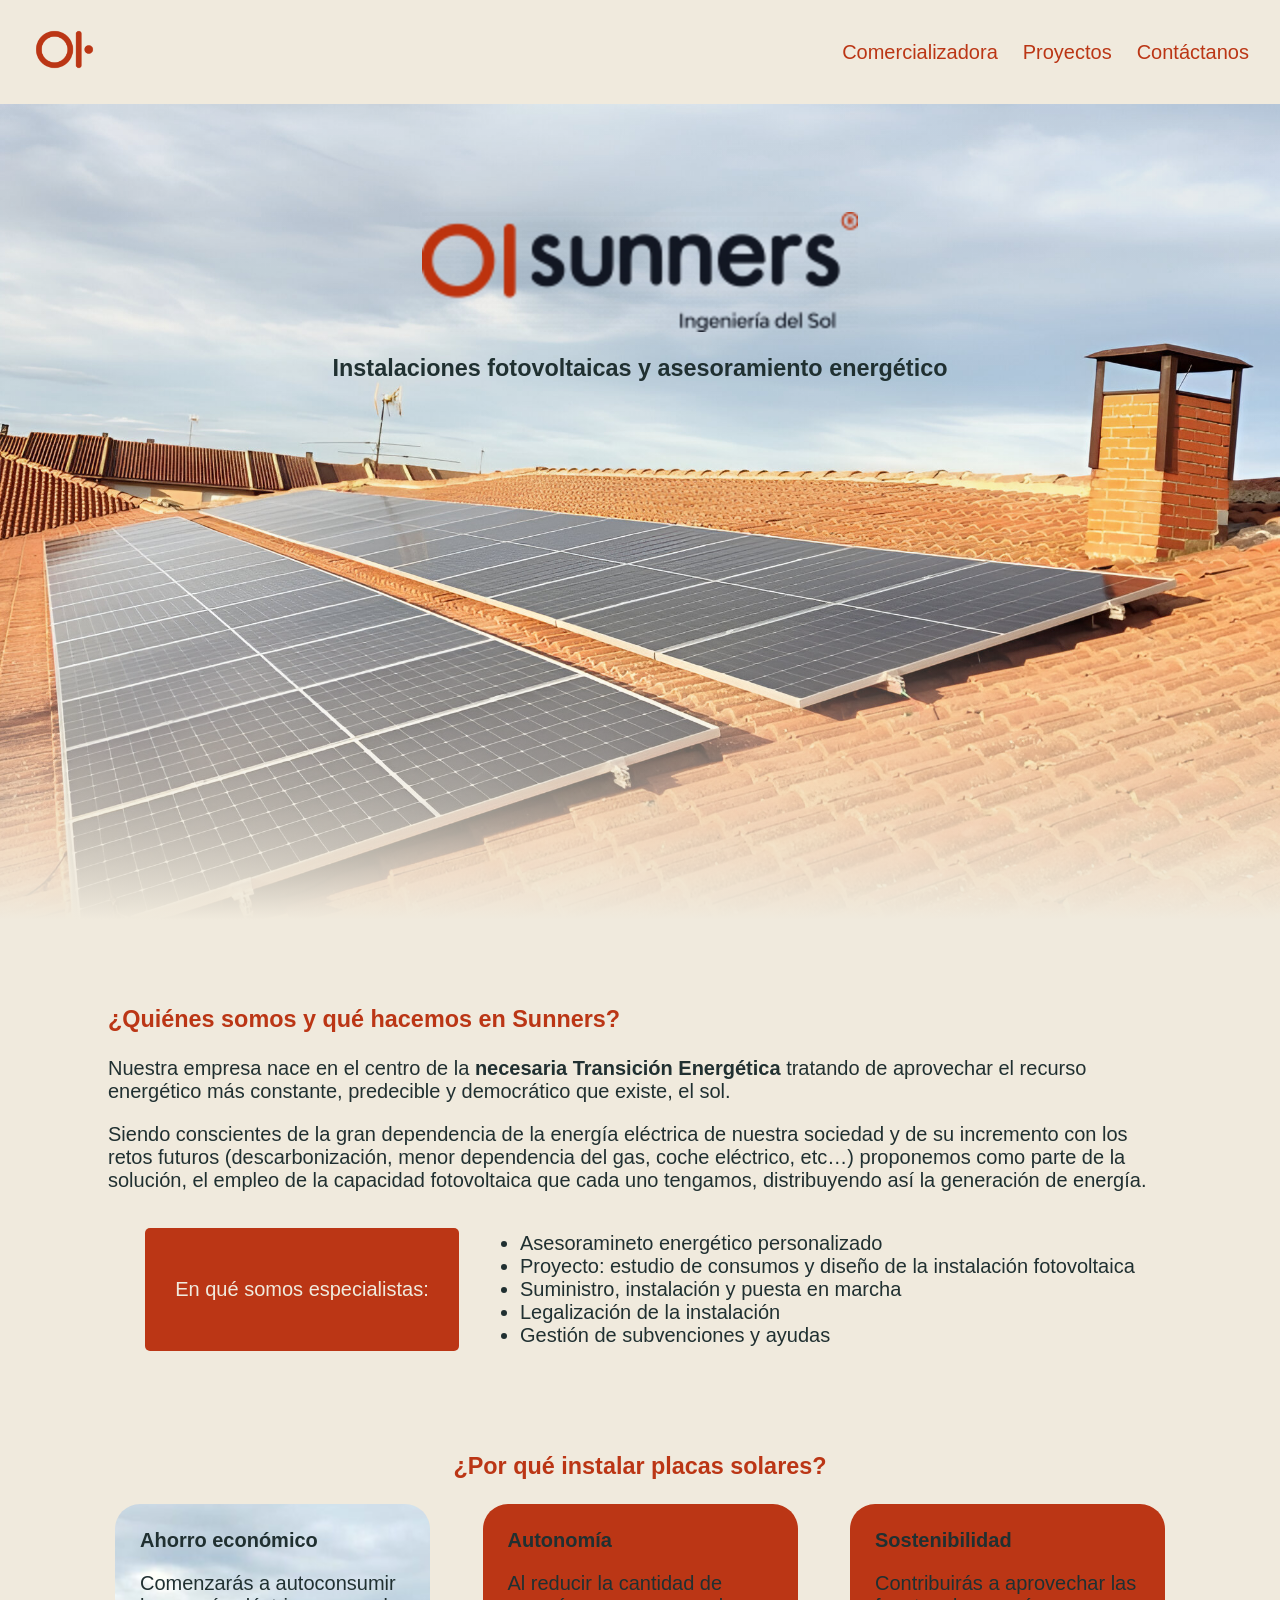
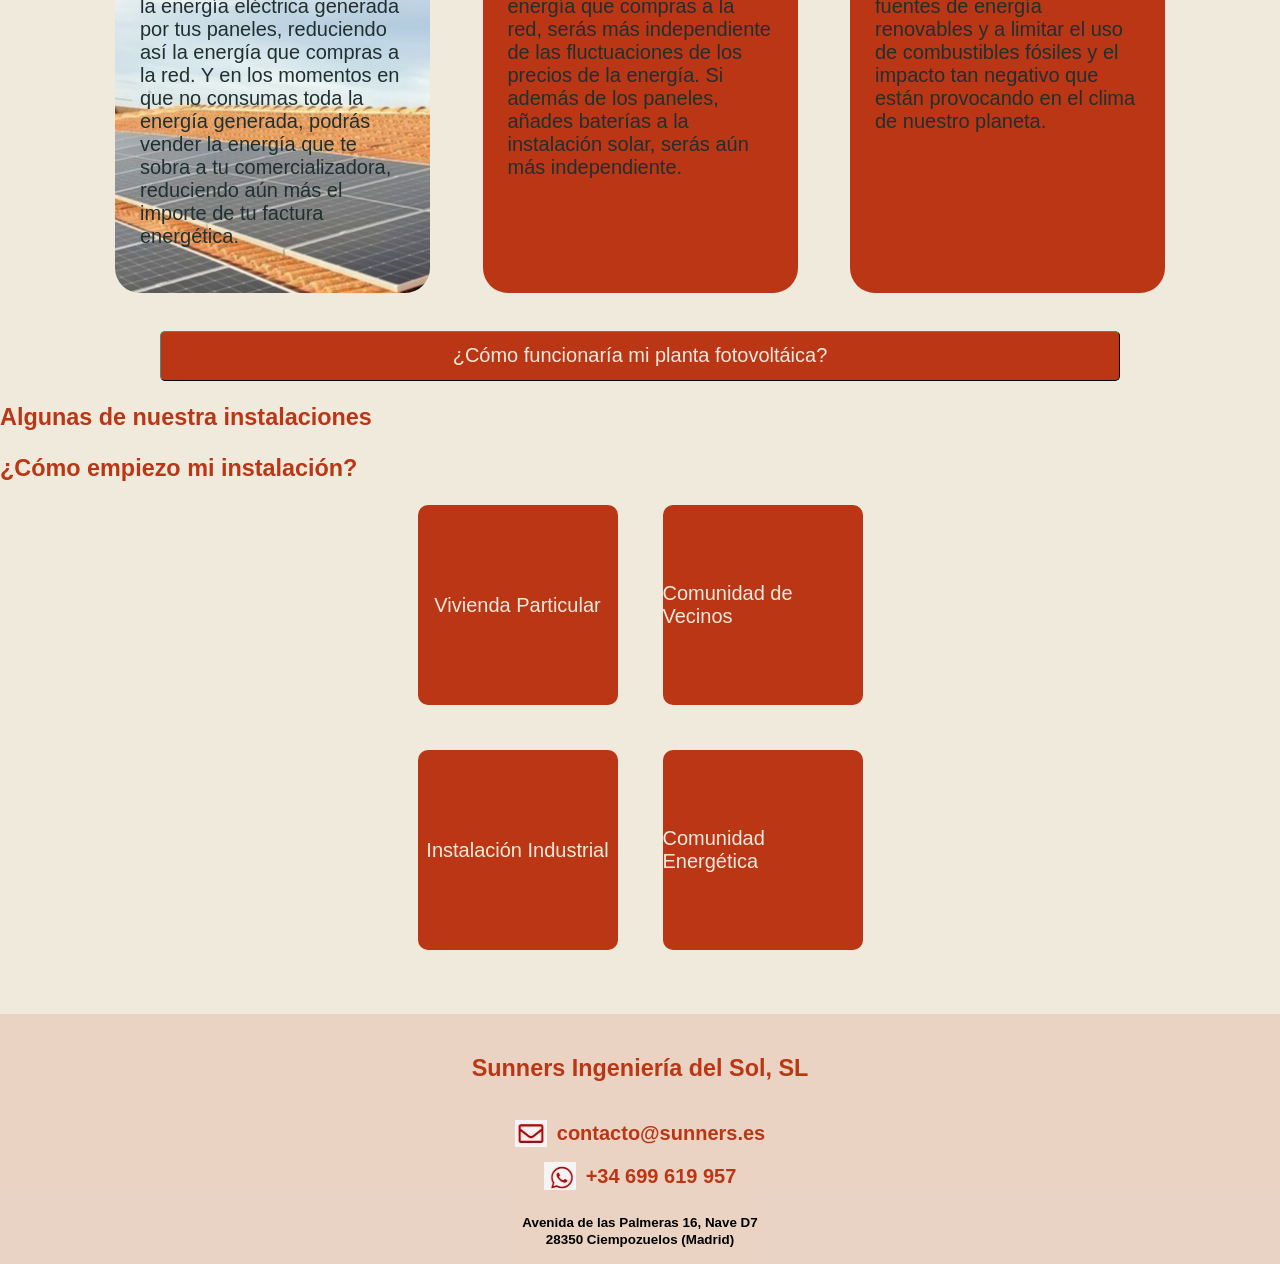
==== index.html @ 6ee3b40c "inicio" ====
<!DOCTYPE html>
<html lang="es">
    <head>
        <!--metadatos-->
        <meta charset="UTF-8">
        <meta name="viewport" content="width=device-width, initial-scale=1.0">
        <link rel="stylesheet" type="text/css" href="estilado.css">

        <title>Sunners - Instalaciones solares fotovoltaicas</title>
        <meta name="description" content="Estudio de consumos, diseño personalizado y ejecución llave en mano de instalaciones solares fotovoltaicas. Legalización y gestión de subvenciones.">
    </head>

    <body>
        <header>
            
            <section class="barra-nav">
                <!--Barra navegación-->
                <nav>
                    <label> <!--Se pone el label pues es una etiqueta con la que pude interaccionar el usuario-->
                        <img src="/multimedia/Sunners logo simple.png" href="/Sunners/index.html"> <!--imagen del logo de sunners-->
                    </label>
                    <div>
                        <a class="link-comercializadora" href="/Sunners/Comercializadora/index.html">Comercializadora</a>
                        <a href="#projects">Proyectos</a>
                        <a href="">Contáctanos</a>
                    </div>
                        
                    
                </nav>
            </section>
            <!--Portada-->
            <section class="portada"> 
                <div>
                <img src="/multimedia/Sunners logo portada.png">
                <h3>Instalaciones fotovoltaicas y asesoramiento energético</h3>
                </div>
            </section>
            
        </header>

        <main>
            <!--Quienes somos-->
            <section class="section1">
                <article>
                    <h3 class="title">¿Quiénes somos y qué hacemos en Sunners?</h3>
                    <p>Nuestra empresa nace en el centro de la <strong>necesaria Transición Energética</strong> tratando de aprovechar el recurso energético más constante, predecible y democrático que existe, <strong></strong>el sol.</p>
                    <p>Siendo conscientes de la gran dependencia de la energía eléctrica de nuestra sociedad y de su incremento con los retos futuros (descarbonización, menor dependencia del gas, coche eléctrico, etc…) proponemos como parte de la solución, el empleo de la capacidad fotovoltaica que cada uno tengamos, distribuyendo así la generación de energía.</p>
                </article>
                <article class="list">
                    <div class="list-title">
                        <p>En qué somos especialistas:</p>
                    </div>
                    <div>
                        <ul class="descripcion-lista">
                            <li>Asesoramineto energético personalizado</li> 
                            <li>Proyecto: estudio de consumos y diseño de la instalación fotovoltaica</li>    
                            <li>Suministro, instalación y puesta en marcha</li>    
                            <li>Legalización de la instalación</li>    
                            <li>Gestión de subvenciones y ayudas</li>        
                        </ul>
                    </div>
                </article>
            </section>

            <!--Porque instalar placas -->
            <section class="section2">
                <h3 class="title">¿Por qué instalar placas solares?</h3>
                <div>
                    <article class="container1">
                        <h4>Ahorro económico</h4>
                        <p>Comenzarás a autoconsumir la energía eléctrica generada por tus paneles, reduciendo así la energía que compras a la red. Y en los momentos en que no consumas toda la energía generada, podrás vender la energía que te sobra a tu comercializadora, reduciendo aún más el importe de tu factura energética.</p>
                    </article>

                    <article class="container2">
                        <h4>Autonomía</h4>
                        <p>Al reducir la cantidad de energía que compras a la red, serás más independiente de las fluctuaciones de los precios de la energía. Si además de los paneles, añades baterías a la instalación solar, serás aún más independiente.</p>
                    </article>

                    <article class="container3">
                        <h4>Sostenibilidad</h4>
                        <p>Contribuirás a aprovechar las fuentes de energía renovables y a limitar el uso de combustibles fósiles y el impacto tan negativo que están provocando en el clima de nuestro planeta.</p>
                    </article>
                </div>
            </section>

            <!--Funcionamieto de una planta -->
            <section class="funcionamiento-planta">
                <button class="boton-planta">¿Cómo funcionaría mi planta fotovoltáica?</button>
                <span>
                    <img src=""><!--foto de funcionamiento de la planta-->
                </span>
            </section>

            <!--Proyectos realizados-->
            <section class="section3" id="projects">
                <h3 class="title">Algunas de nuestra instalaciones</h3>
                <!--Estaría bien hacer un banco de imagens como el d marvel d midudev, like en youtube-->
            </section>

            <!--Explicación del funcionamiento de trabajo-->
            <section class="section4">
                <h3 class="title">¿Cómo empiezo mi instalación?</h3>
                <div class="instalaciones">
                    <div>
                        <div class="types">
                            <p>Vivienda Particular</p>
                        </div>
                        <div class="types">Instalación Industrial</div>
                   </div>
                   <div>
                    <div class="types">Comunidad de Vecinos</div>
                    <div class="types">Comunidad Energética</div>
                    </div>
                </div>
            </section>
        </main>

        <footer>
            <h3>Sunners Ingeniería del Sol, SL</h3>
            <div>
                <img alt="contacto-email" src="/multimedia/Icono-mail.jpg"><!--Arreglar el fondo de las imagenes de los iconos-->
                <h4>contacto@sunners.es</h4>
            </div>
            <div>
                <img alt="contacto-tlf" src="/multimedia/Icono-whatsapp.jpg">
                <h4>+34 699 619 957</h4>
            </div>
            <div class="direction" >
                <h6>Avenida de las Palmeras 16, Nave D7</h6>
                <h6>28350 Ciempozuelos (Madrid)</h6>
            </div>
        </footer>
    </body>
</html>
---- estilado.css ----
body{
    margin:0;
    font-family:'Gill Sans', 'Gill Sans MT', Calibri, 'Trebuchet MS', sans-serif;
    font-size: 20px;
    background-color: #F0EADD;
    color:#203031;
}
 
/*navegacion*/
.barra-nav nav{
    display: flex;
    justify-content:space-between;
    padding: 3vh;
    align-items: center;
    height: 50px;
    width: 100%;
    position: fixed;
    background-color: #F0EADD;

}

nav div{
    display: flex;
    justify-content: space-between;
    gap: 7%;
    padding-right: 12vh;
}

label img{
    width:75px;
    height: 75px;

}

label img:hover{
    transform: scale(1.1);
}

a{
    text-decoration: none;
    color: #bb3615;
    
}

a:hover{
    color: #203031;
    transform: scale(0.9);
}

/*Portada*/
/*Por hacer esto solo es una idea*/
.portada{
    width: 100%;
    height: 100vh;
    padding-top: 20px;
    background-image: linear-gradient(#00000015, #00000010, #0000, #F0EADD), url(/multimedia/paneles1.jpeg);
    background-repeat: no-repeat;
    background-position: center;
    background-size: cover;

    display: flex;
    justify-content: center;
}

.portada div{
    display: flex;
    flex-direction: column;
    align-items: center;
    padding-top: 15%;
}

/*Section-1*/
/*centrar el titulo h3*/
.section1{
    justify-content: center;
    padding: 12vh;
    padding-top: 7vh;
    padding-bottom: 7vh;
}

.title{
    color:#bb3615;
}

.list{
    display: flex;
    justify-content: center;
    align-items: center;
    gap: 2%;
}

.list .list-title{
    background-color: #bb3615;
    border-radius: 5px;
    color:#F0EADD;
}

.list-title p{
    padding: 30px;
    justify-content: center;
}

.descripcion-lista{
    list-style-image:url(/multimedia/Sunners\ logo\ simple\ small.png); /*Arreglar esto, poner los marcadores con el logo de sunners*/
}

/*Section-2*/
.section2{
    padding-top: 0;
    justify-content: center;
    display: flex;
    flex-direction: column;
    align-items: center;
}

.section2 div{
    display: flex;
    justify-content: space-around;
    gap:5%;
    max-width: 90%;

}

.section2 div article{
    background-color: #bb3615;
    border-radius: 25px;
    padding: 25px;
    width: 300px;
}

.container1{
    background-image: url(/multimedia/paneles1.jpg); /*Poner imagen para el fondo*/
    background-position: center;
}
.container2{
    background-image: url();/*Poner imagenes para el fondo*/
    background-position:center;
}
.container3{
    background-image: url();/*Poner imagenes para el fondo*/
    background-position:center;
}

/*Button*/
.funcionamiento-planta{
    display: flex;
    justify-content: center;
    padding-top: 3%;
}

.boton-planta{
    background-color: #bb3615;
    color: #F0EADD;
    border-radius: 5px;
    border-width: 1px;
    border-color: #203031;
    width:75%;
    height:50px;
    font-size: 20px;
    font-family: 'Gill Sans', 'Gill Sans MT', Calibri, 'Trebuchet MS', sans-serif;
    cursor: pointer;

}

.boton-planta:hover{
    transform: scale(0.95);
}
/*Section3*/

/*Section-4*/
.section4{
    padding-bottom: 5%;
}

.instalaciones{
    display: flex;
    flex-direction: row;
    align-items: center;
    justify-content: center;
    gap:5vh;
    
}

.instalaciones div{
    display: flex;
    flex-direction: column;
    align-items: center;
    justify-content: center;
    gap:5vh;
}

.types{
    width: 200px;
    height: 200px;
    background-color: #bb3615;
    color:#F0EADD;
    border-radius: 10px;
}

.types:hover{
    background: linear-gradient(#bb3615, #bb361595, #bb361590,#F0EADD);
}

/*Footer*/
footer{
    width: 100%;
    height: 250px;
    background-color:#bb361520;
    color:#bb3615;
    display:flex;
    flex-direction: column;
    align-items: center;
    justify-content: center;
    gap:15px;
}

footer div{
    display:flex;
    flex-direction: row;
    align-items: center;
    gap:10px;
}

div h4{
    padding:0;
    margin:0;
}

.direction{
    display: flex;
    flex-direction: column;
    justify-content: center;
    color:#000; 
    gap:2px;
    padding-top: 10px;
}
.direction h6{
    padding:0;
    margin: 0;
}




























/* Primer intento de CSS

body{
    font-family:"Hiruko Pro Book";
    background-color: #F0EADD;
    color: #2D2D2A;
    margin: 0;
}

/*BARRA DE NAVEGACIÓN

.barra-nav{
    box-sizing: border-box;
    width: 100%;
    height: 8vh;
    padding-bottom: 70px;
    border-bottom: 3px solid #2D2D2A; /*Siempre tamaño, tipo, color
    position: fixed;
    background-color: #F0EADD;
    z-index: 10;
}

nav{
    display:flex;
    
}

nav div {
    box-sizing: border-box;
    display: flex;
    flex-direction: row;
    align-items: center;
    justify-content: right;
    gap: 1.7vw;
    padding-right: 4vw;
    border-top: 0;
    padding-top: 0;
    
    flex-grow: 1; /*Para que rellene el resto del flex teniendo en cuenta las medidas de la otra caja

}

a{
    text-decoration: none; /*Esto hace que se quiete los efectos que hereda predeterminados como el subrayado
    color: #BB3615;

}

nav label{
    box-sizing: border-box;
    display: flex;
    justify-content: left;
    width: 218px;
    height: 60px;
    cursor:pointer; /*Se pone la mano para luego configurar el volver al inicio

}

/*PORTADA 

.portada{
    padding-top: 10vh;
    width: 100%;
    height: 100vh;
    background-image: linear-gradient(#00000015, #00000010, #0000, #F0EADD), url(/multimedia/paneles1.jpg);
    background-repeat: no-repeat;
    background-size:cover;
    background-position: center;
    background-attachment: cover;

}

.portada div{
    position: absolute;
    top: 50%;
    left: 50%;
    transform: translate(-50%, -50%);
    
}

.portada h1{
    color: #BB3615;
    font-size: 400%;
    padding: 0;
    margin: 0;

}


/*SECCIÓN 2
.section2{
    background-color: #BB3615;
    color: #F0EADD;
    border-radius: 10px;
}
*/
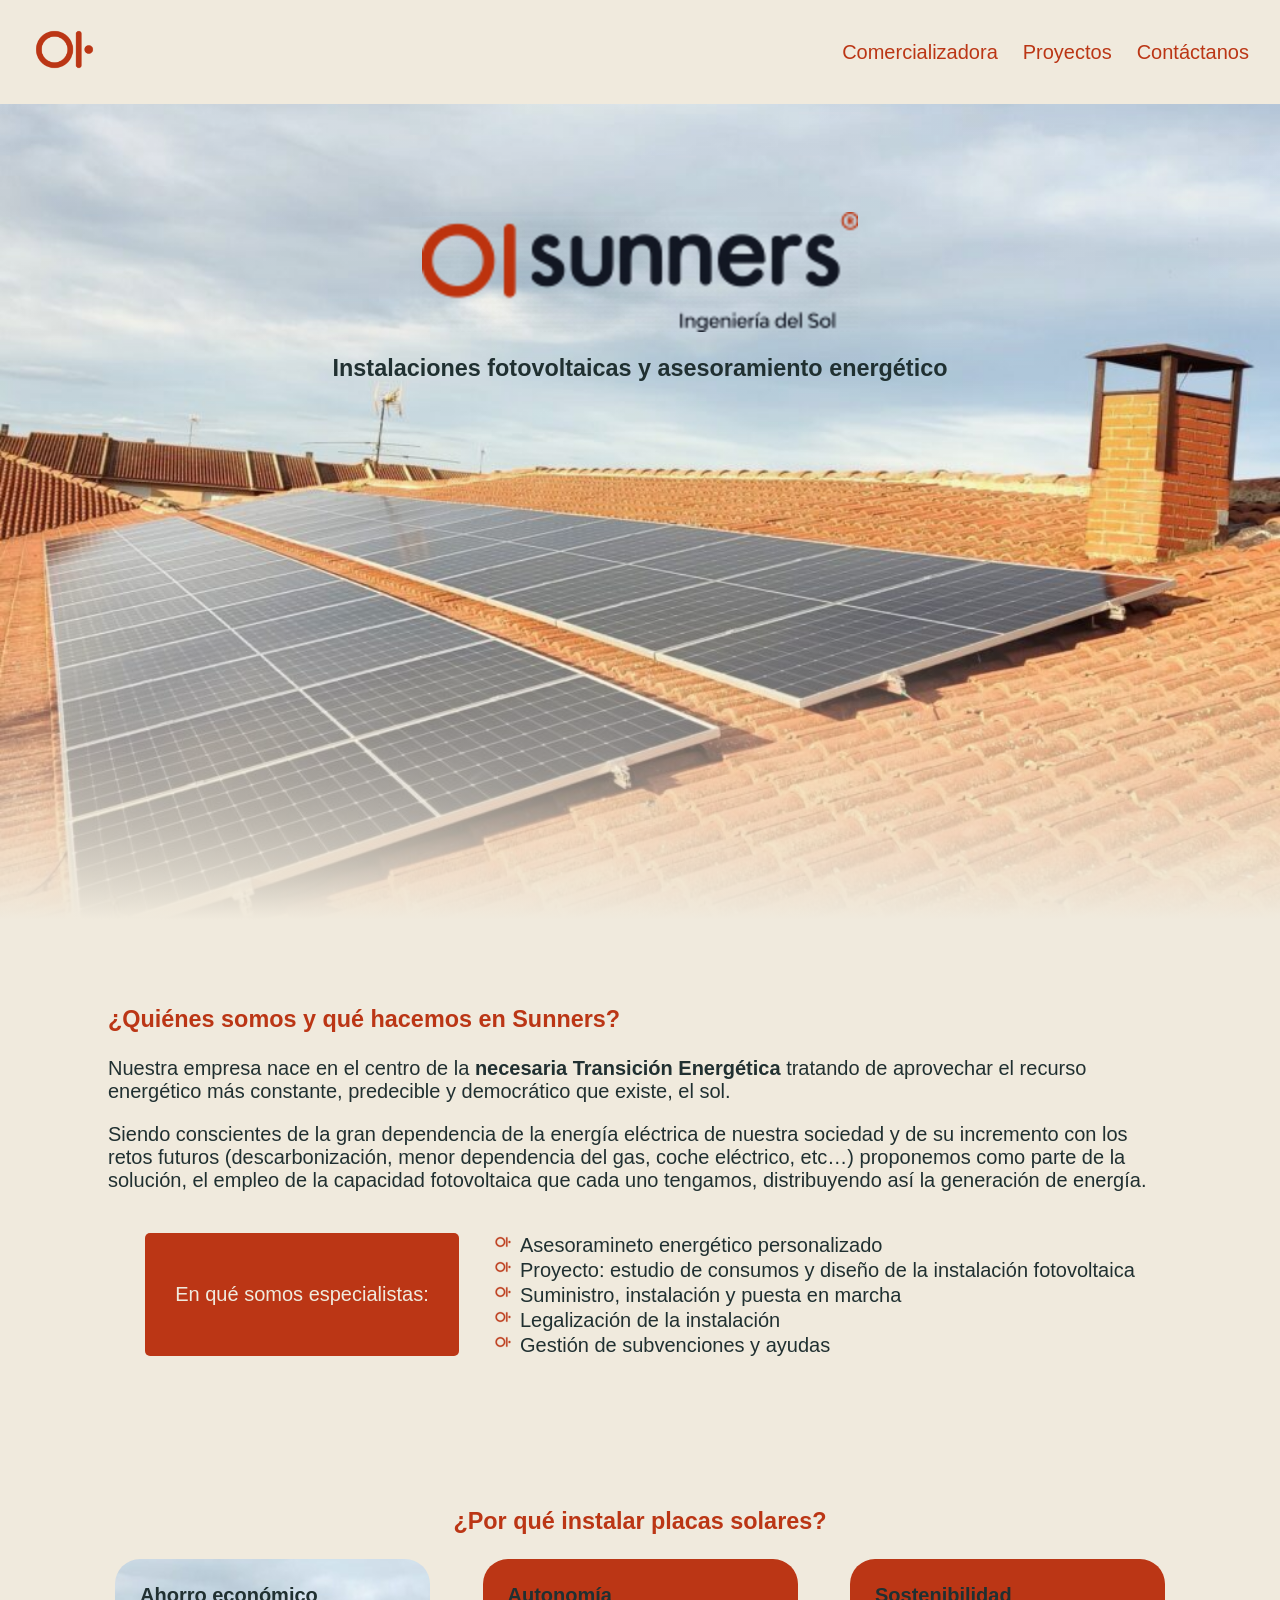
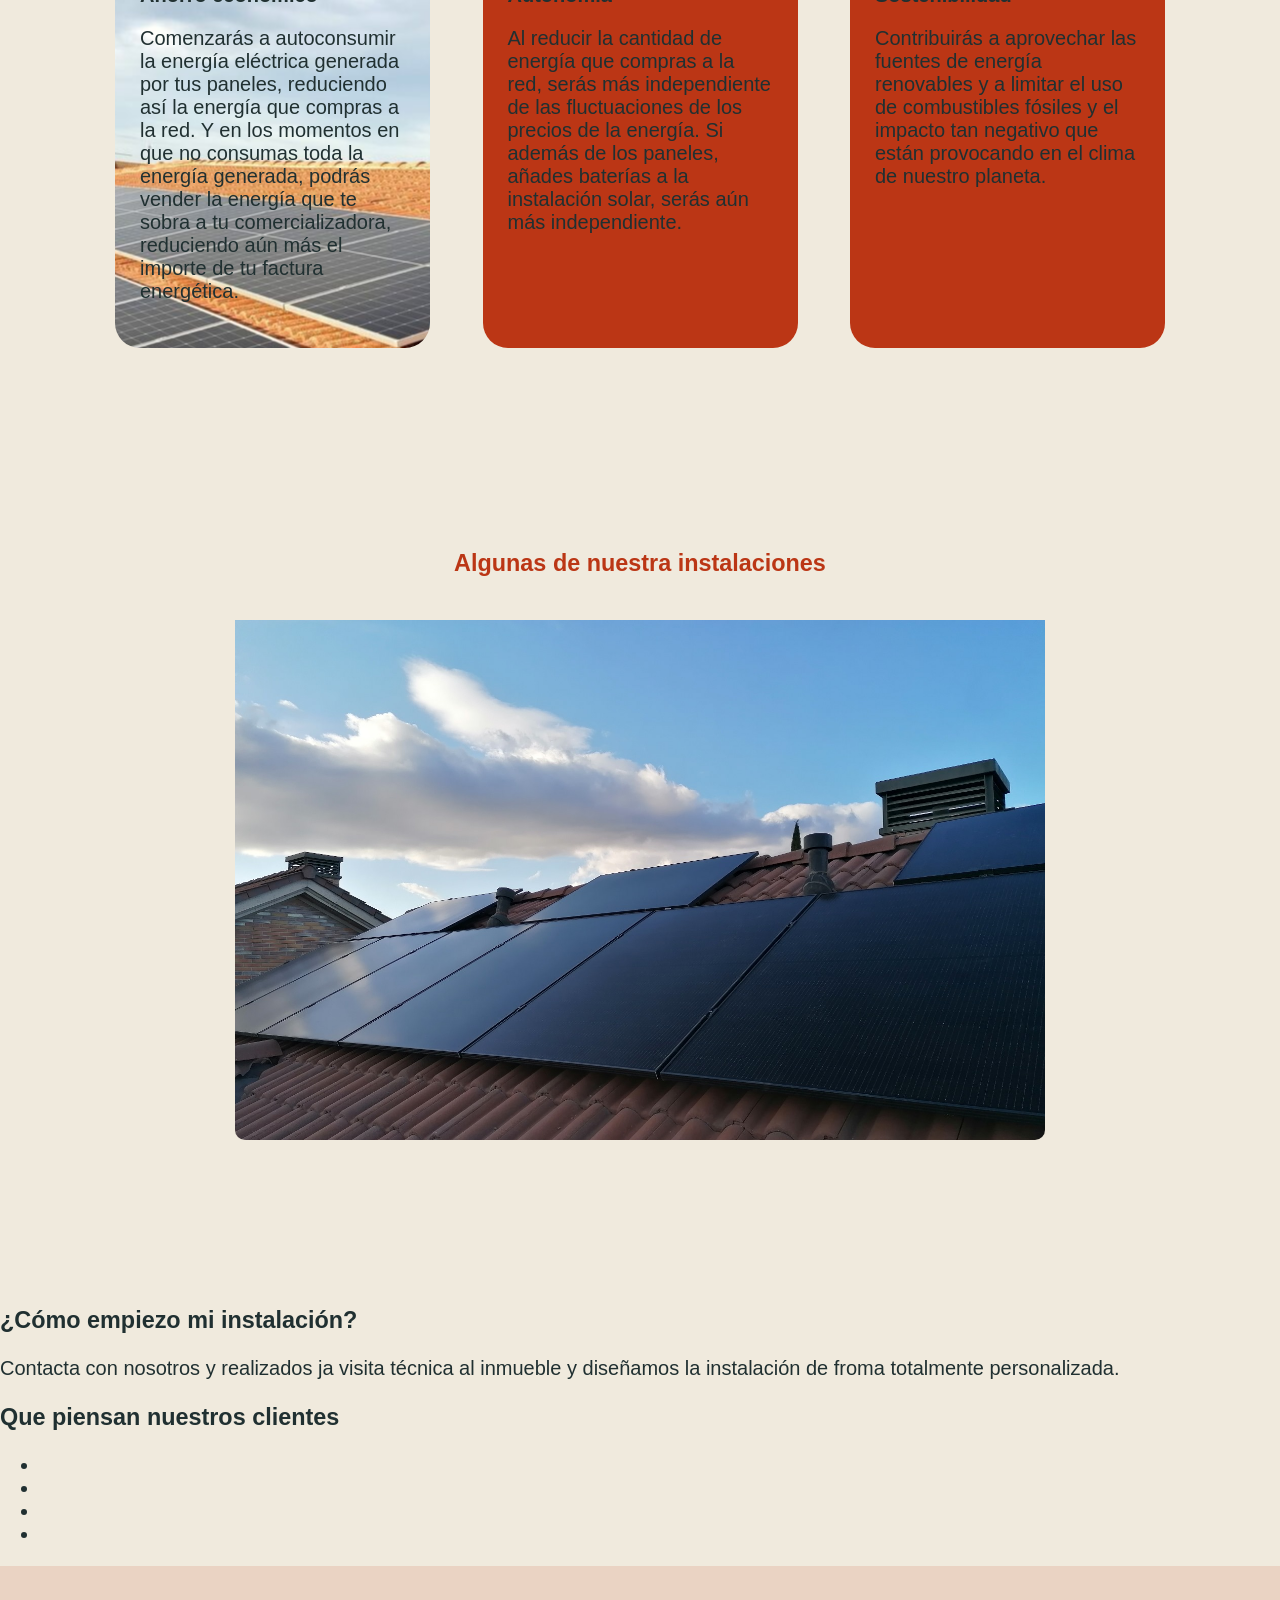
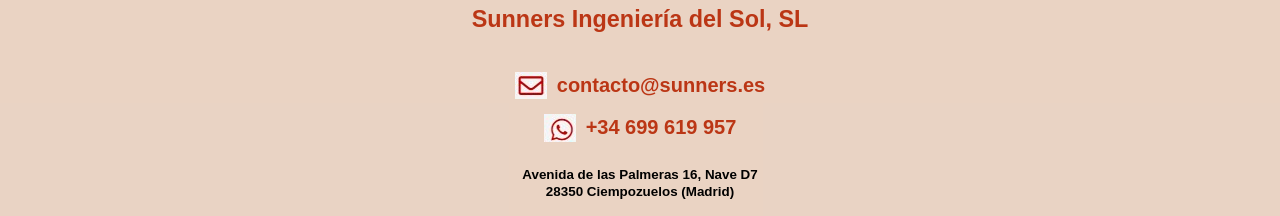
==== commit bdc90bc8: "arreglo git y seccion proyectos" ====
--- a/index.html
+++ b/index.html
@@ -5,6 +5,7 @@
         <meta charset="UTF-8">
         <meta name="viewport" content="width=device-width, initial-scale=1.0">
         <link rel="stylesheet" type="text/css" href="estilado.css">
+        <link rel="stylesheet" type="text/css" href="/Sunners/elements.css">
 
         <title>Sunners - Instalaciones solares fotovoltaicas</title>
         <meta name="description" content="Estudio de consumos, diseño personalizado y ejecución llave en mano de instalaciones solares fotovoltaicas. Legalización y gestión de subvenciones.">
@@ -84,34 +85,41 @@
             </section>
 
             <!--Funcionamieto de una planta -->
-            <section class="funcionamiento-planta">
-                <button class="boton-planta">¿Cómo funcionaría mi planta fotovoltáica?</button>
-                <span>
-                    <img src=""><!--foto de funcionamiento de la planta-->
-                </span>
+            <section>
+                <img src="">
+                <!--estaría bien trabajar para que cuando seleccionases un item de la imagen te explicase como es y no abajo como está ahora-->
             </section>
 
             <!--Proyectos realizados-->
             <section class="section3" id="projects">
                 <h3 class="title">Algunas de nuestra instalaciones</h3>
-                <!--Estaría bien hacer un banco de imagens como el d marvel d midudev, like en youtube-->
+                <div class="slider-proyectos">
+                    <ul>
+                        <li><img src="/multimedia/paneles2.jpg"></li>
+                        <li><img src="/multimedia/paneles3.jpg"></li>
+                        <li><img src="/multimedia/paneles4.jpg"></li>
+                        <li><img src="/multimedia/paneles5.jpg"></li>
+                    </ul>
+                </div>
+                
             </section>
 
             <!--Explicación del funcionamiento de trabajo-->
-            <section class="section4">
-                <h3 class="title">¿Cómo empiezo mi instalación?</h3>
-                <div class="instalaciones">
-                    <div>
-                        <div class="types">
-                            <p>Vivienda Particular</p>
-                        </div>
-                        <div class="types">Instalación Industrial</div>
-                   </div>
-                   <div>
-                    <div class="types">Comunidad de Vecinos</div>
-                    <div class="types">Comunidad Energética</div>
-                    </div>
-                </div>
+            <section>
+                <h3>¿Cómo empiezo mi instalación?</h3>
+                <p>Contacta con nosotros y realizados ja visita técnica al inmueble y diseñamos la instalación de froma totalmente personalizada.</p>
+            </section>
+
+            <!--Reseñas-->
+            <section class="reseñas">
+                <h3>Que piensan nuestros clientes</h3>
+                <ul>
+                    <li></li> 
+                    <li></li>
+                    <li></li>
+                    <li></li>
+                </ul>
+                
             </section>
         </main>
 
--- a/estilado.css
+++ b/estilado.css
@@ -53,7 +53,7 @@
     width: 100%;
     height: 100vh;
     padding-top: 20px;
-    background-image: linear-gradient(#00000015, #00000010, #0000, #F0EADD), url(/multimedia/paneles1.jpeg);
+    background-image: linear-gradient(#00000015, #00000010, #0000, #F0EADD), url(/multimedia/paneles1.jpg);
     background-repeat: no-repeat;
     background-position: center;
     background-size: cover;
@@ -75,7 +75,6 @@
     justify-content: center;
     padding: 12vh;
     padding-top: 7vh;
-    padding-bottom: 7vh;
 }
 
 .title{
@@ -141,64 +140,74 @@
     background-position:center;
 }
 
-/*Button*/
-.funcionamiento-planta{
-    display: flex;
-    justify-content: center;
-    padding-top: 3%;
-}
-
-.boton-planta{
-    background-color: #bb3615;
-    color: #F0EADD;
-    border-radius: 5px;
-    border-width: 1px;
-    border-color: #203031;
-    width:75%;
-    height:50px;
-    font-size: 20px;
-    font-family: 'Gill Sans', 'Gill Sans MT', Calibri, 'Trebuchet MS', sans-serif;
-    cursor: pointer;
-
-}
-
-.boton-planta:hover{
-    transform: scale(0.95);
-}
 /*Section3*/
+.section3{
+    height: 100vh;
+    width:100%;
+    padding-top:1%;
+    display: flex;
+    flex-direction: column;
+    justify-content: center;
+    align-items: center;
+}
+.section3 .slider-proyectos{
+    width:90vh;
+    height:60vh;
+    border-radius: 10px;
+    padding: 0;
+    overflow: hidden;
+}
+.slider-proyectos ul{
+    display: flex;
+    width: 400%; /*100% por cada imagen (4 imagenes->400%)*/
+    padding: 0;
+    animation: slider 15s infinite alternate ease-in-out;
+}
+.slider-proyectos li{
+    width: 100%;
+    height: auto;
+    list-style: none;
+}
+.slider-proyectos ul li img{
+    width: 100%;
+}
+
+.slider-proyectos2{
+    width: 90vh;
+    height: 15vh;
+    padding: 0;
+    overflow: hidden;
+}
+.slider-proyectos2 ul{
+    display: flex;
+    width:400%;
+    padding: 0;
+    animation: slider 15s infinite alternate ease-in-out;
+}
+.slider-proyectos2 ul li{
+    padding: 0;
+    list-style: none;
+    width:100%;
+}
 
 /*Section-4*/
 .section4{
-    padding-bottom: 5%;
-}
-
-.instalaciones{
-    display: flex;
-    flex-direction: row;
-    align-items: center;
-    justify-content: center;
-    gap:5vh;
-    
-}
-
-.instalaciones div{
-    display: flex;
-    flex-direction: column;
-    align-items: center;
-    justify-content: center;
-    gap:5vh;
-}
-
-.types{
-    width: 200px;
-    height: 200px;
+    height:75vh;
     background-color: #bb3615;
-    color:#F0EADD;
-    border-radius: 10px;
-}
-
-.types:hover{
-    background: linear-gradient(#bb3615, #bb361595, #bb361590,#F0EADD);
+}
+
+.section4 ul{
+    display: flex;
+    justify-content: center;
+    align-items: center;
+}
+
+.section4 li{
+    width:40vh;
+    height:25vh;
+    background-color: #F0EADD;
+    border-radius: 5px;
+    list-style:none;
 }
 
 /*Footer*/
@@ -238,6 +247,11 @@
     padding:0;
     margin: 0;
 }
+
+
+
+
+
 
 
 
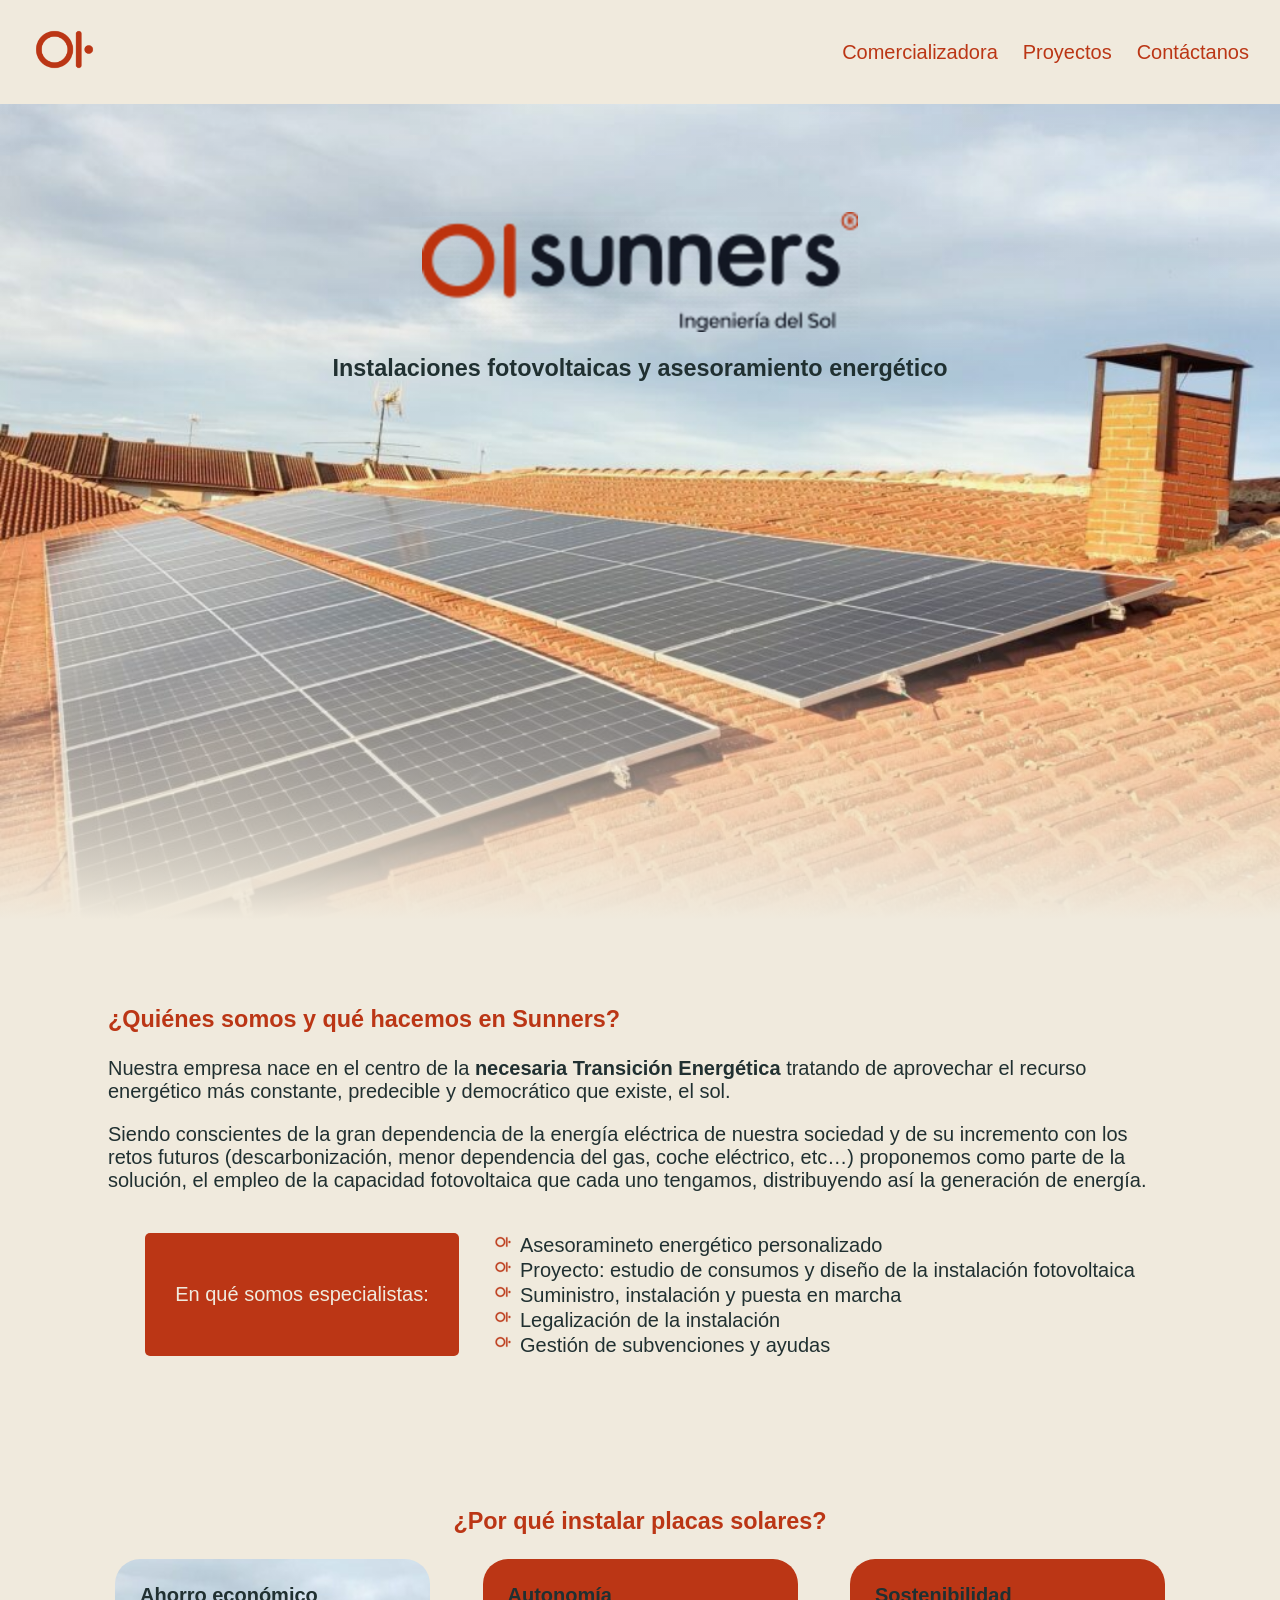
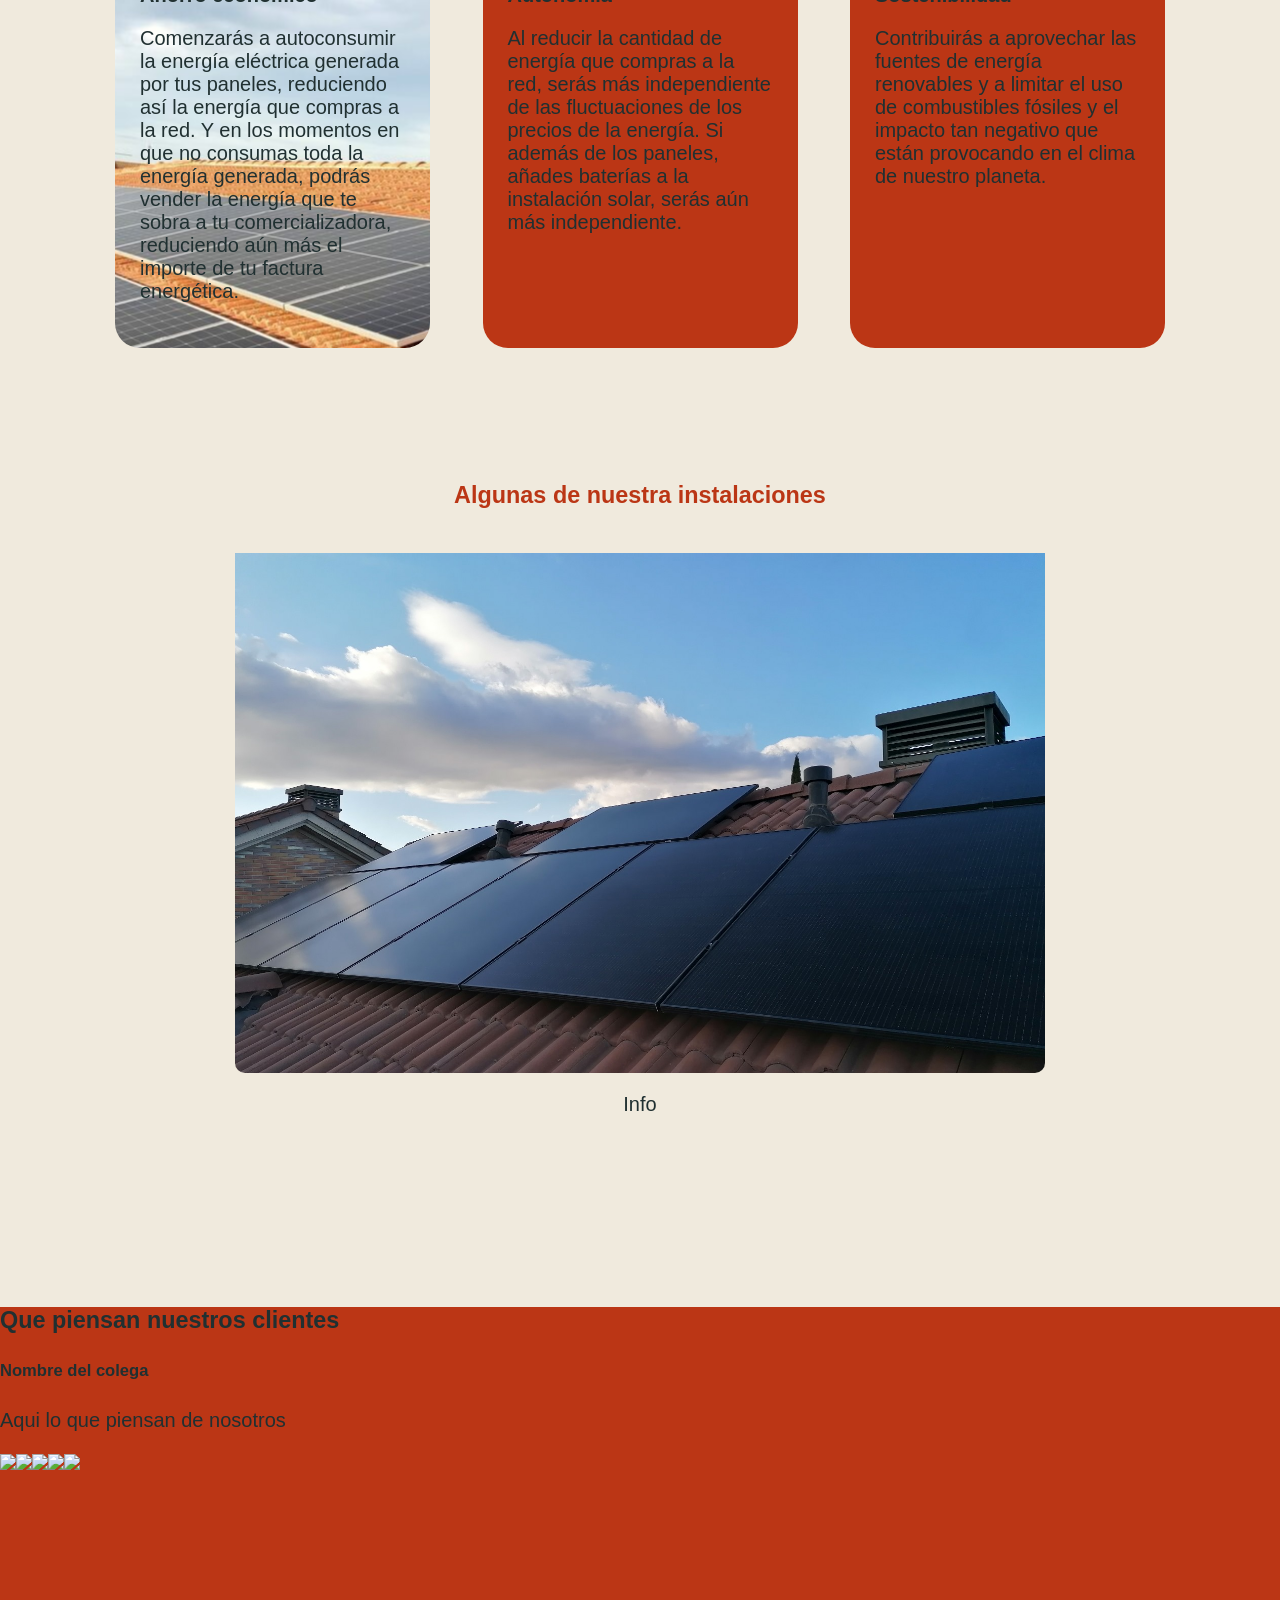
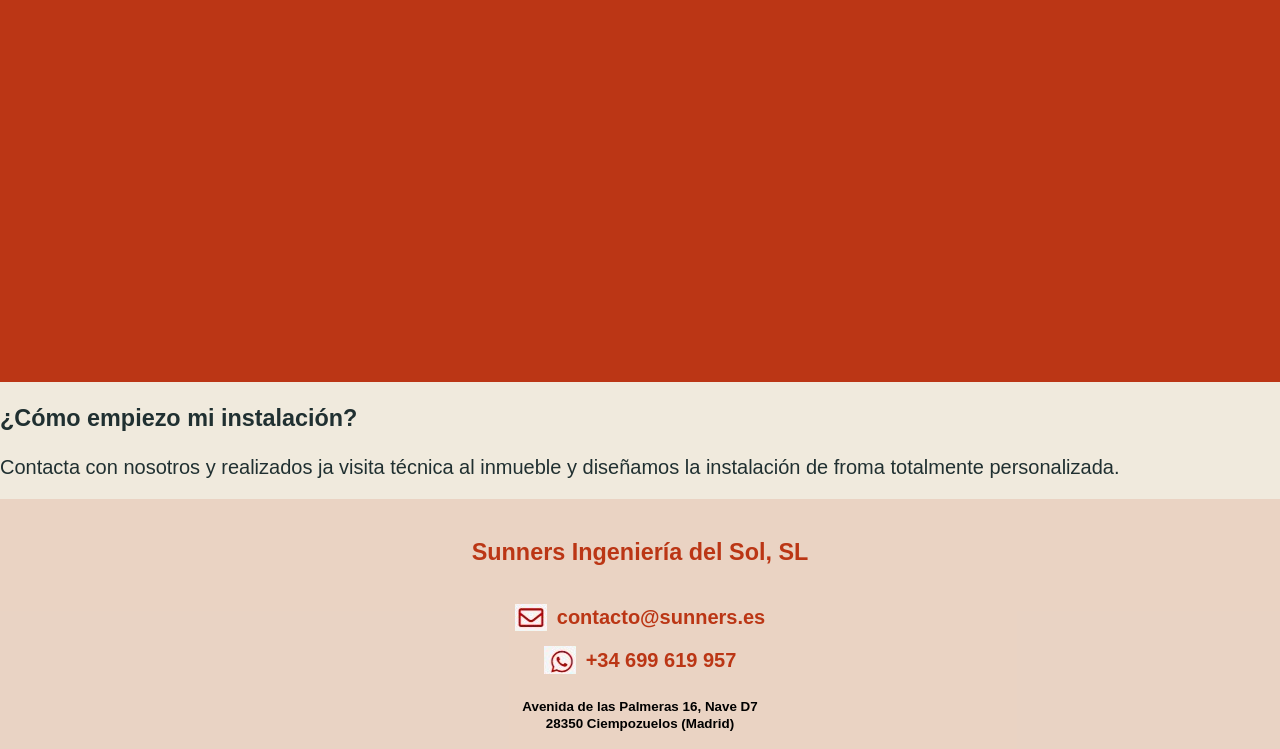
==== commit 7af57118: "inicio reseñas" ====
--- a/index.html
+++ b/index.html
@@ -5,9 +5,10 @@
         <meta charset="UTF-8">
         <meta name="viewport" content="width=device-width, initial-scale=1.0">
         <link rel="stylesheet" type="text/css" href="estilado.css">
-        <link rel="stylesheet" type="text/css" href="/Sunners/elements.css">
+        <link rel="stylesheet" type="text/css" href="/elements.css">
 
         <title>Sunners - Instalaciones solares fotovoltaicas</title>
+        <link rel="icon" href="/multimedia/Sunners logo simple.png">
         <meta name="description" content="Estudio de consumos, diseño personalizado y ejecución llave en mano de instalaciones solares fotovoltaicas. Legalización y gestión de subvenciones.">
     </head>
 
@@ -101,25 +102,34 @@
                         <li><img src="/multimedia/paneles5.jpg"></li>
                     </ul>
                 </div>
+                <div class="slider-proyectos2">
+                    <ul>
+                        <li>Info</li>
+                        <li>Info</li>
+                        <li>Info</li>
+                        <li>Info</li>
+                    </ul>
+                </div>
                 
+            </section>
+
+            <!--Reseñas-->
+            <section class="section4">
+                <h3>Que piensan nuestros clientes</h3>
+                <div>
+                    <article>
+                        <h5>Nombre del colega</h5>
+                        <p>Aqui lo que piensan de nosotros</p>
+                        <img src="/multimedia/estrella.png"><img src="/multimedia/estrella.png"><img src="/multimedia/estrella.png"><img src="/multimedia/estrella.png"><img src="/multimedia/estrella.png">
+                    </article>
+                    <article></article>
+                </div>
             </section>
 
             <!--Explicación del funcionamiento de trabajo-->
             <section>
                 <h3>¿Cómo empiezo mi instalación?</h3>
                 <p>Contacta con nosotros y realizados ja visita técnica al inmueble y diseñamos la instalación de froma totalmente personalizada.</p>
-            </section>
-
-            <!--Reseñas-->
-            <section class="reseñas">
-                <h3>Que piensan nuestros clientes</h3>
-                <ul>
-                    <li></li> 
-                    <li></li>
-                    <li></li>
-                    <li></li>
-                </ul>
-                
             </section>
         </main>
 
--- a/estilado.css
+++ b/estilado.css
@@ -188,6 +188,7 @@
     padding: 0;
     list-style: none;
     width:100%;
+    text-align: center;
 }
 
 /*Section-4*/
--- a/elements.css
+++ b/elements.css
@@ -0,0 +1,14 @@
+/*Animacion de slider*/
+@keyframes slider{ 
+    0% {margin-left:0%;}
+    20% {margin-left:0%;}
+
+    25% {margin-left:-100%;}
+    45% {margin-left:-100%;}
+
+    50% {margin-left:-200%;}
+    70% {margin-left:-200%;}
+
+    75% {margin-left:-300%;}
+    100% {margin-left:-300%;}
+}
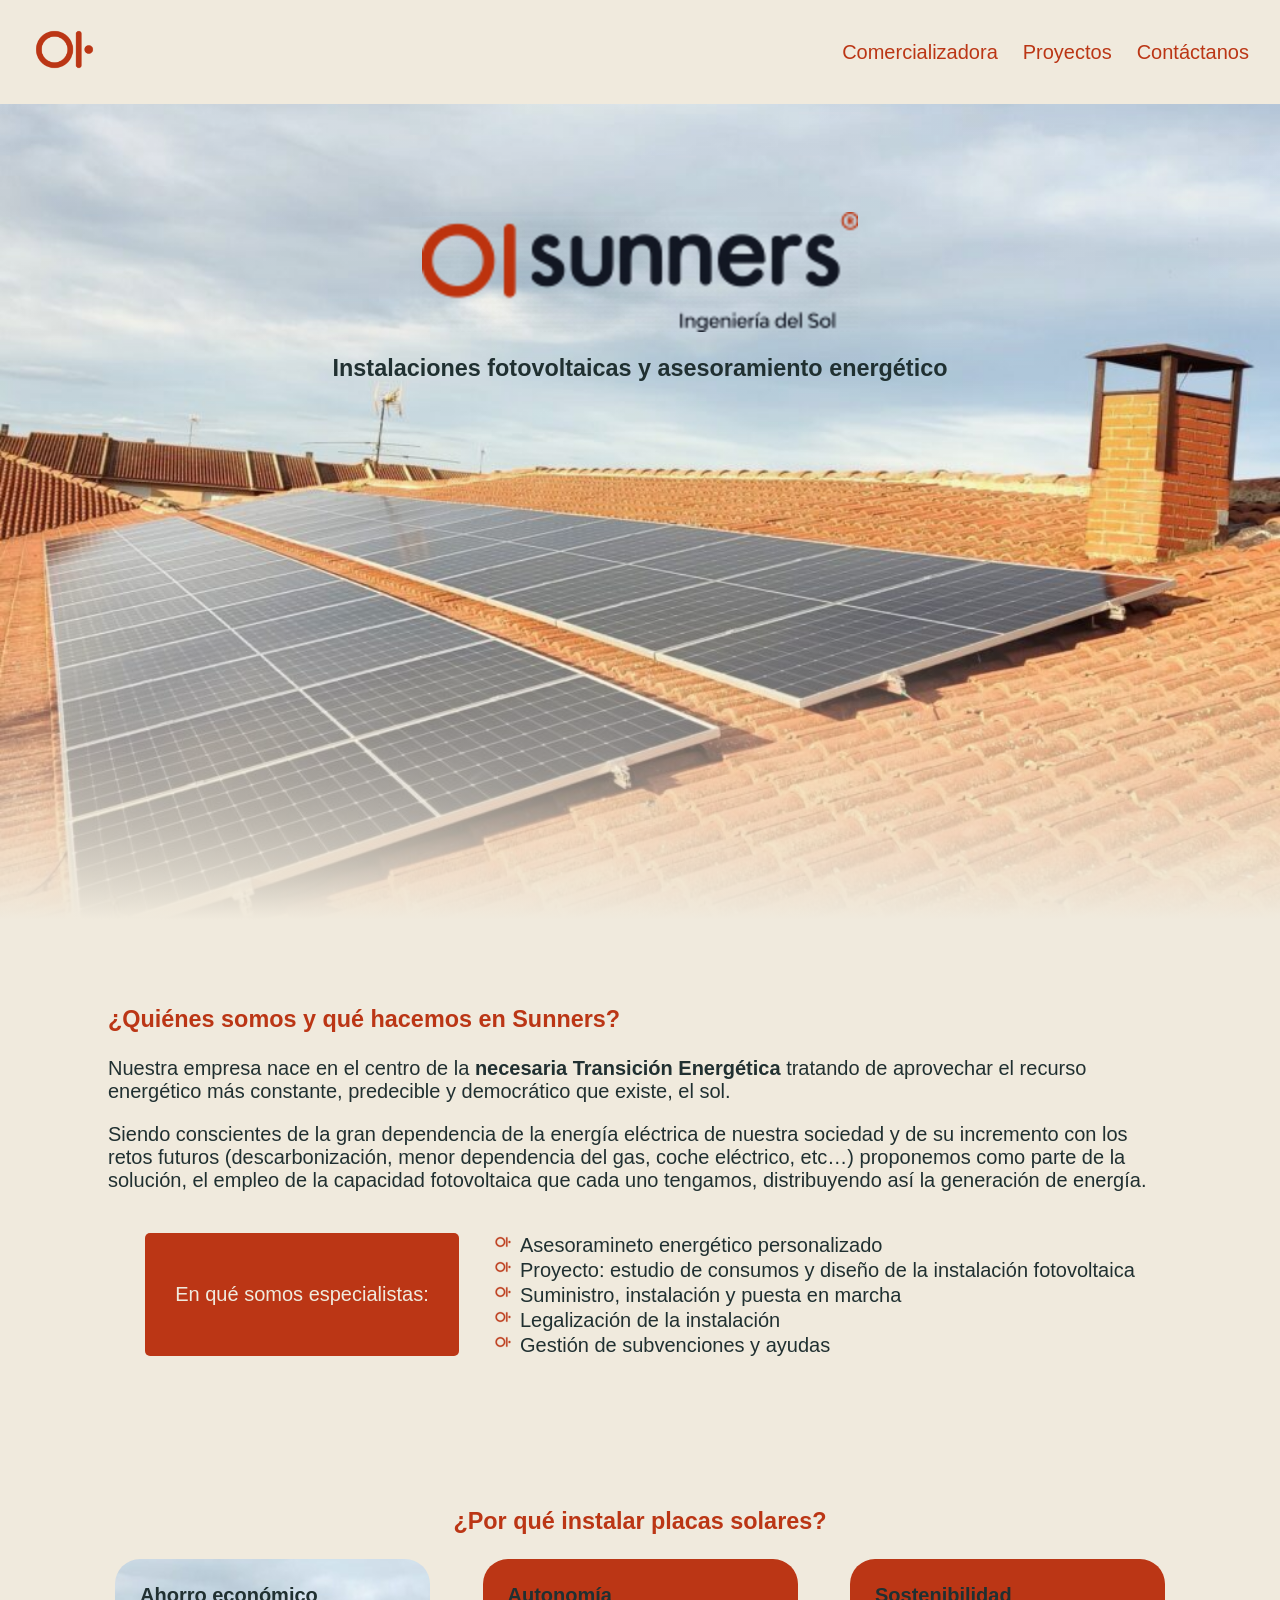
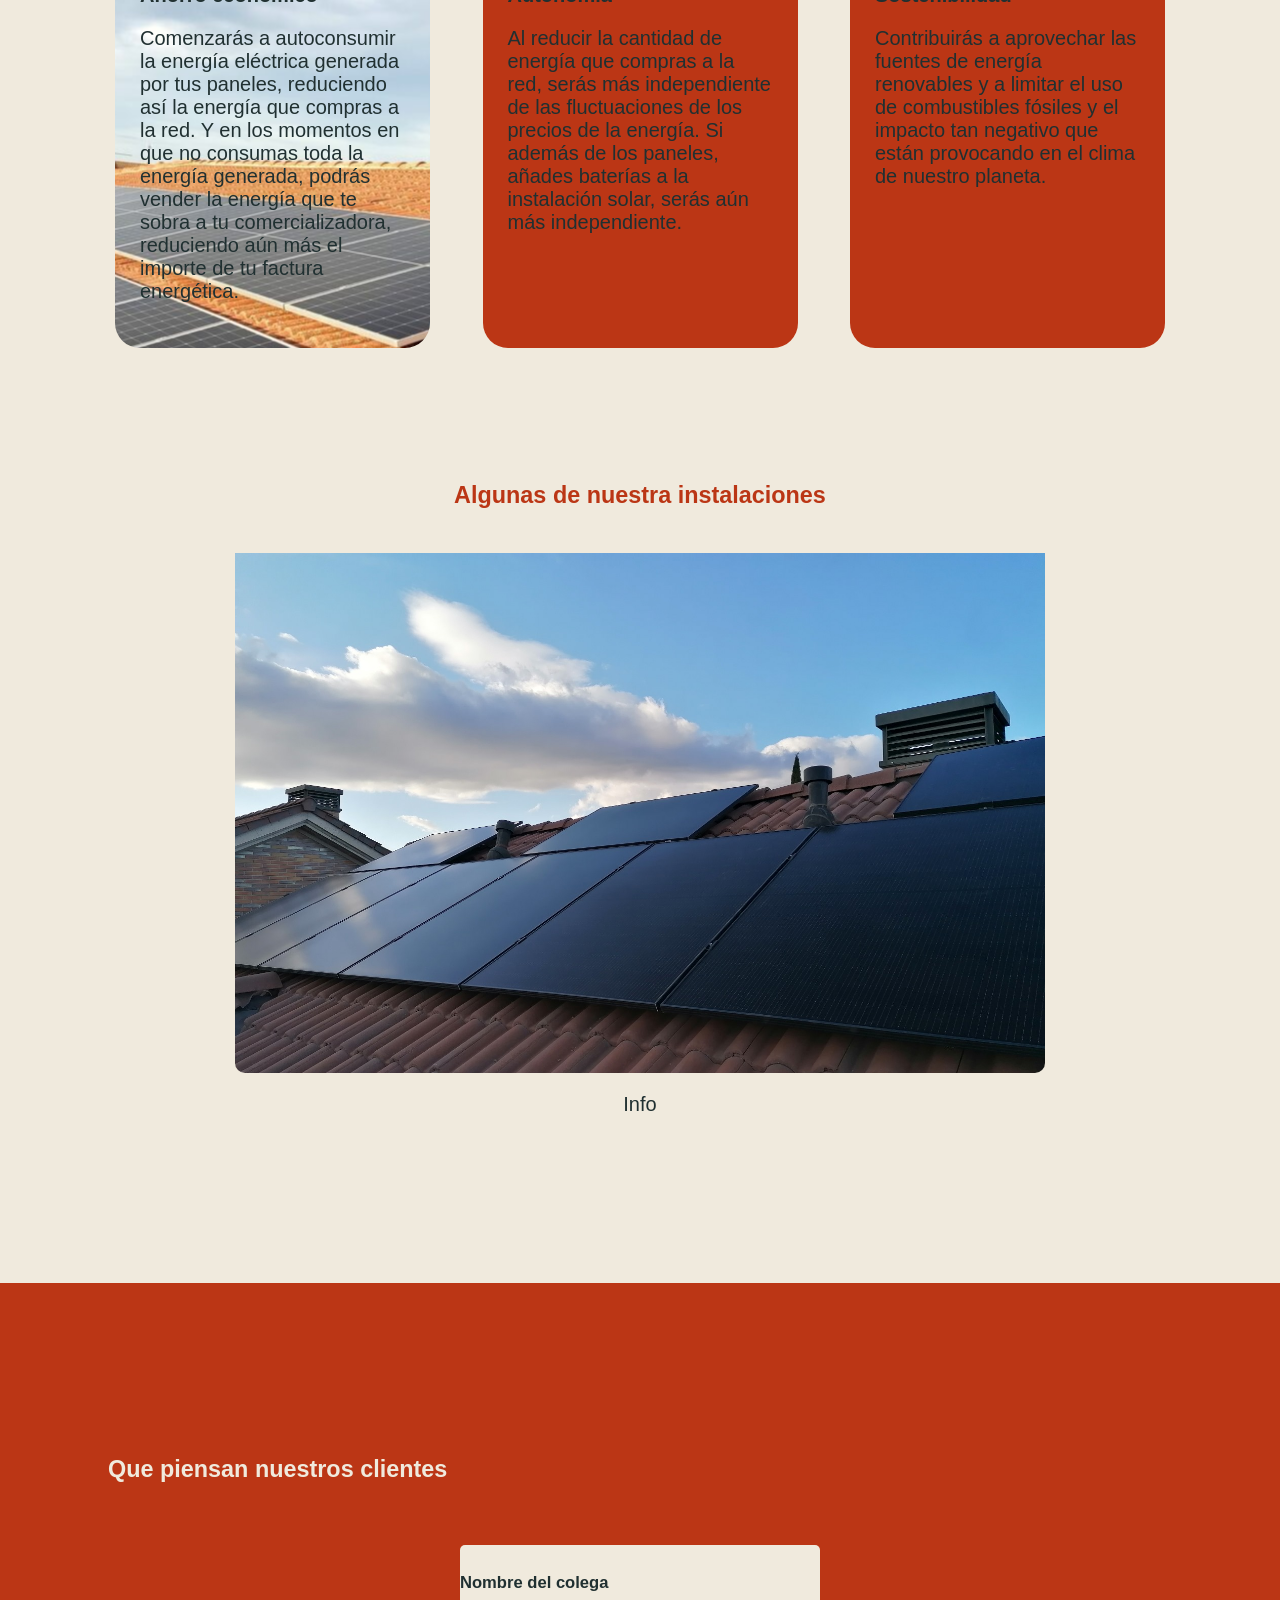
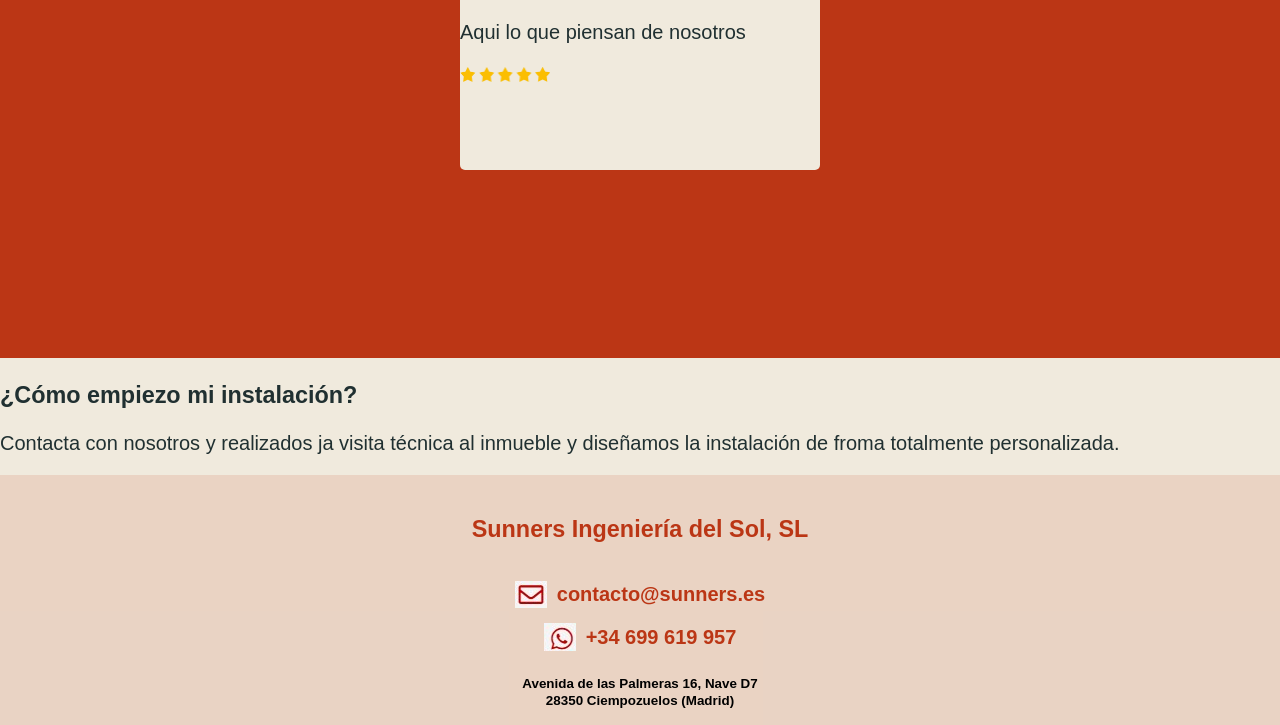
==== commit 164b105a: "reseñas" ====
--- a/index.html
+++ b/index.html
@@ -120,9 +120,8 @@
                     <article>
                         <h5>Nombre del colega</h5>
                         <p>Aqui lo que piensan de nosotros</p>
-                        <img src="/multimedia/estrella.png"><img src="/multimedia/estrella.png"><img src="/multimedia/estrella.png"><img src="/multimedia/estrella.png"><img src="/multimedia/estrella.png">
+                        <img src="/multimedia/estrellas.png">           
                     </article>
-                    <article></article>
                 </div>
             </section>
 
--- a/estilado.css
+++ b/estilado.css
@@ -195,20 +195,35 @@
 .section4{
     height:75vh;
     background-color: #bb3615;
-}
-
-.section4 ul{
-    display: flex;
-    justify-content: center;
-    align-items: center;
-}
-
-.section4 li{
+    color:#F0EADD;
+    display: flex;
+    flex-direction: column;
+    justify-content: center;
+}
+
+.section4 h3{
+    padding-left: 12vh;
+}
+
+.section4 div{
+    display: flex;
+    justify-content: center;
+    align-items: center;
+    padding-top: 3%;
+    padding-bottom: 3%;
+}
+
+.section4 article{
     width:40vh;
     height:25vh;
     background-color: #F0EADD;
+    color:#203031;
     border-radius: 5px;
     list-style:none;
+}
+
+.section4 article img{
+    width: 25%;
 }
 
 /*Footer*/
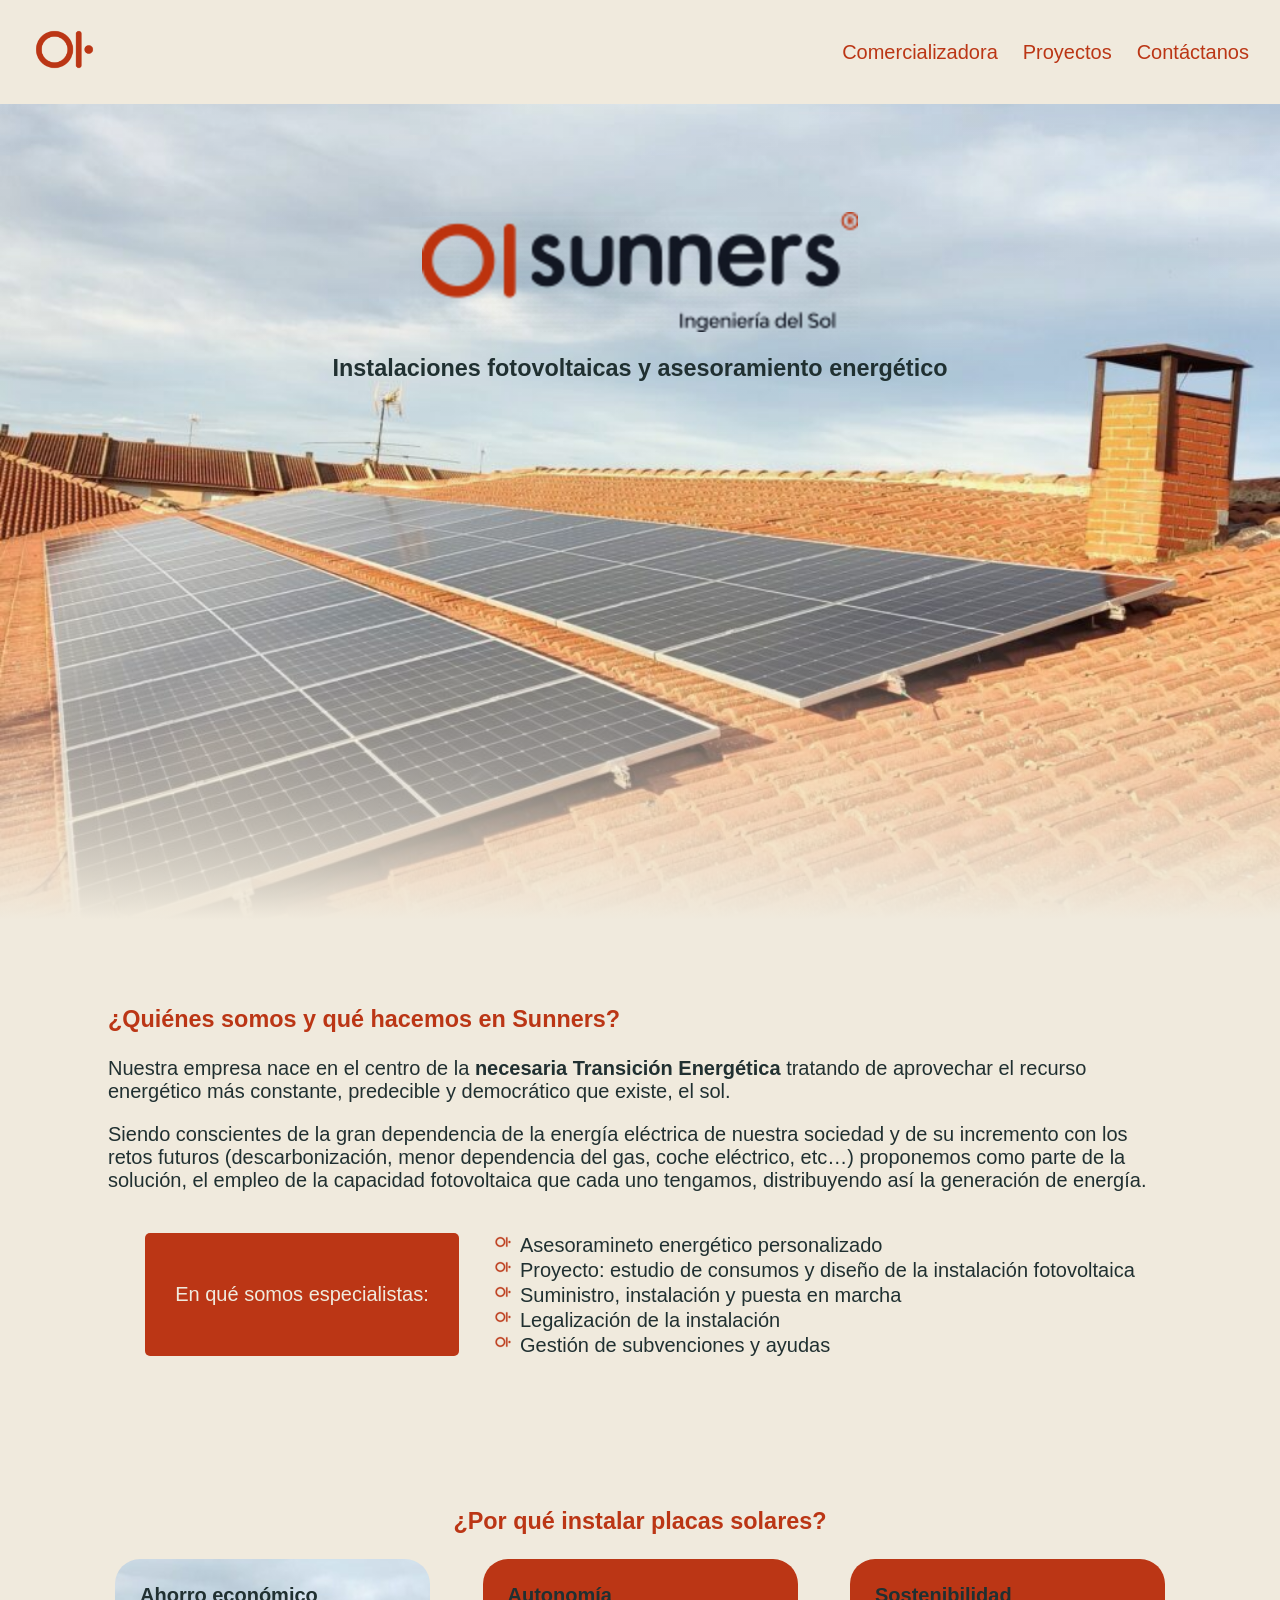
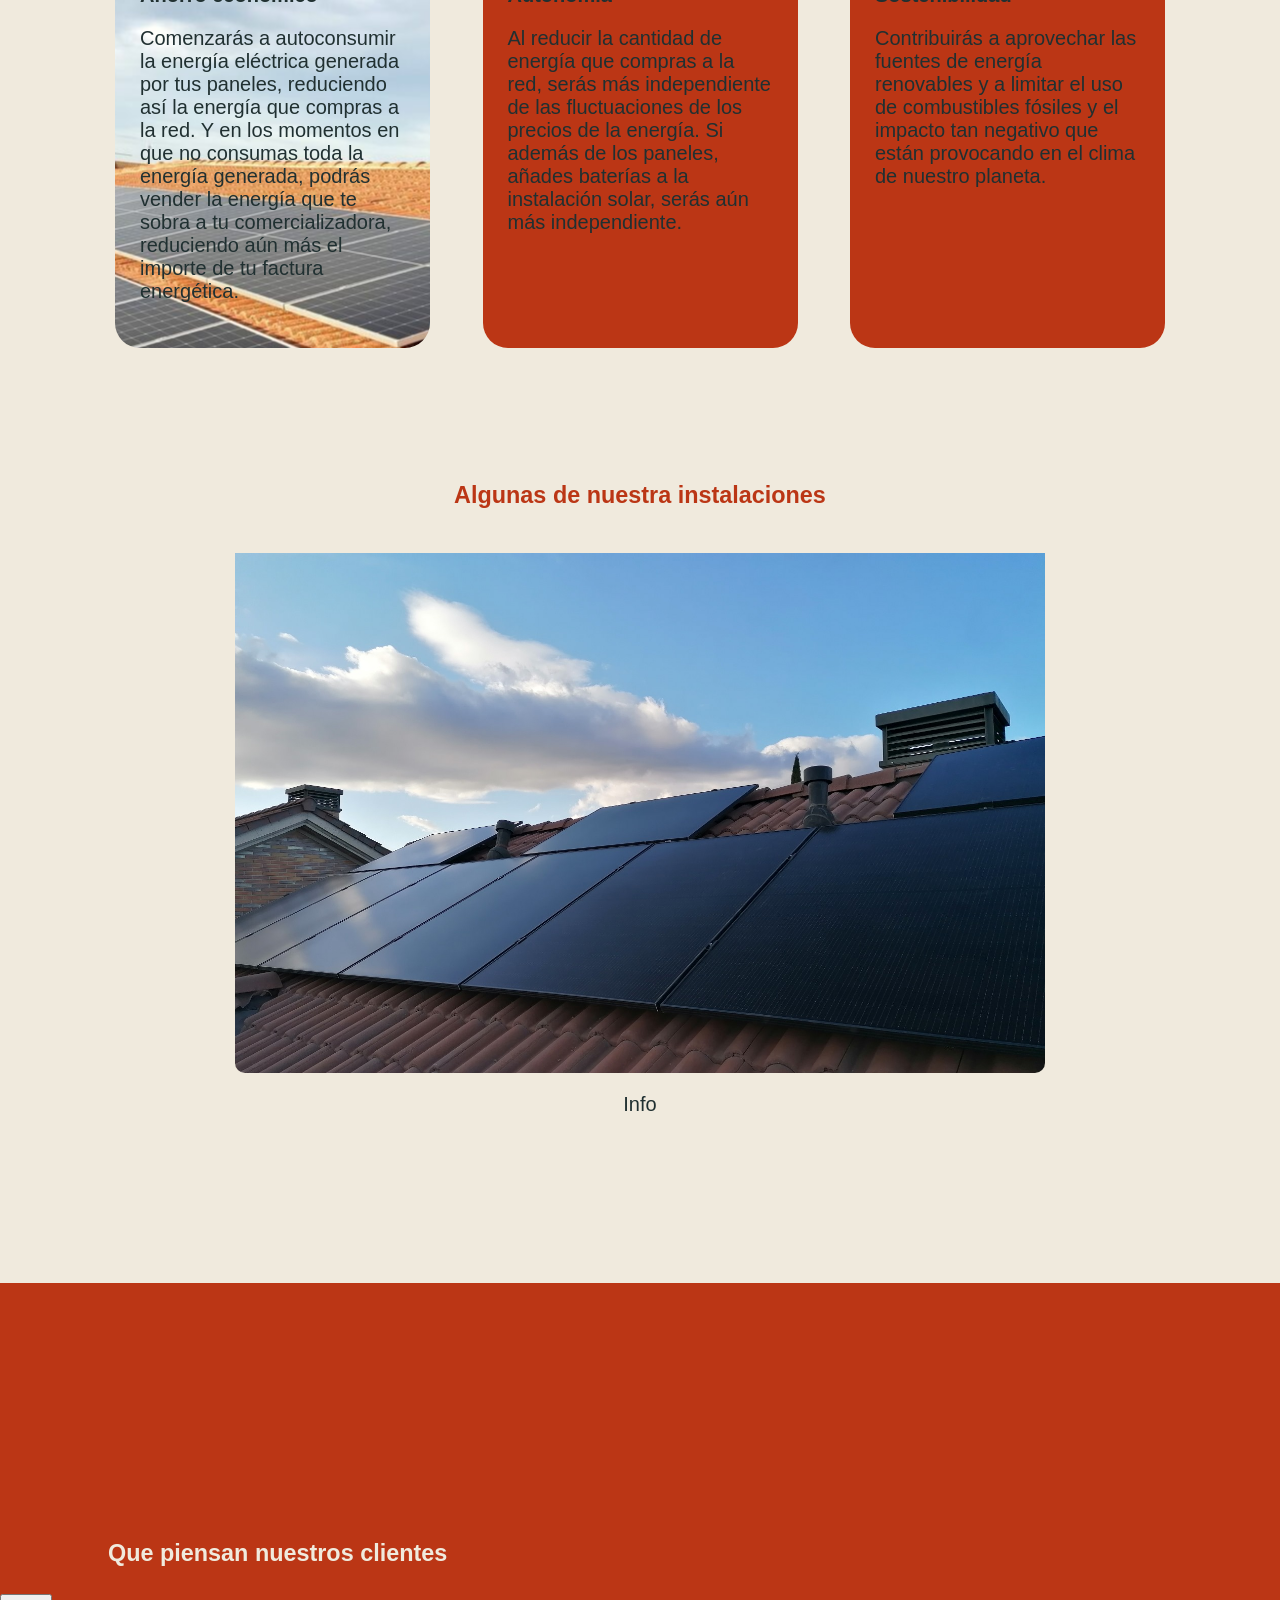
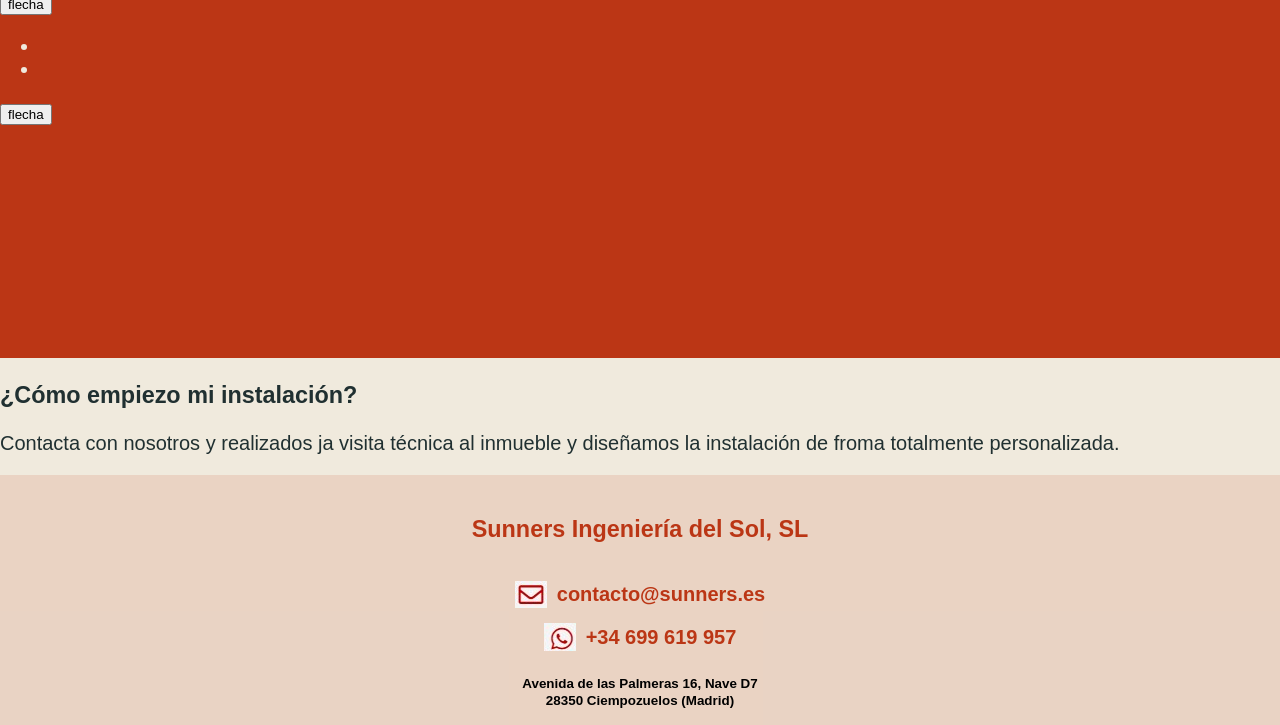
==== commit b5e2ee66: "reseñas" ====
--- a/index.html
+++ b/index.html
@@ -117,11 +117,12 @@
             <section class="section4">
                 <h3>Que piensan nuestros clientes</h3>
                 <div>
-                    <article>
-                        <h5>Nombre del colega</h5>
-                        <p>Aqui lo que piensan de nosotros</p>
-                        <img src="/multimedia/estrellas.png">           
-                    </article>
+                    <button>flecha</button>
+                   <ul>
+                        <li></li> <!--Cada una de las reseñas en cada list-->
+                        <li></li>
+                   </ul>
+                   <button>flecha</button>
                 </div>
             </section>
 
--- a/estilado.css
+++ b/estilado.css
@@ -205,26 +205,6 @@
     padding-left: 12vh;
 }
 
-.section4 div{
-    display: flex;
-    justify-content: center;
-    align-items: center;
-    padding-top: 3%;
-    padding-bottom: 3%;
-}
-
-.section4 article{
-    width:40vh;
-    height:25vh;
-    background-color: #F0EADD;
-    color:#203031;
-    border-radius: 5px;
-    list-style:none;
-}
-
-.section4 article img{
-    width: 25%;
-}
 
 /*Footer*/
 footer{
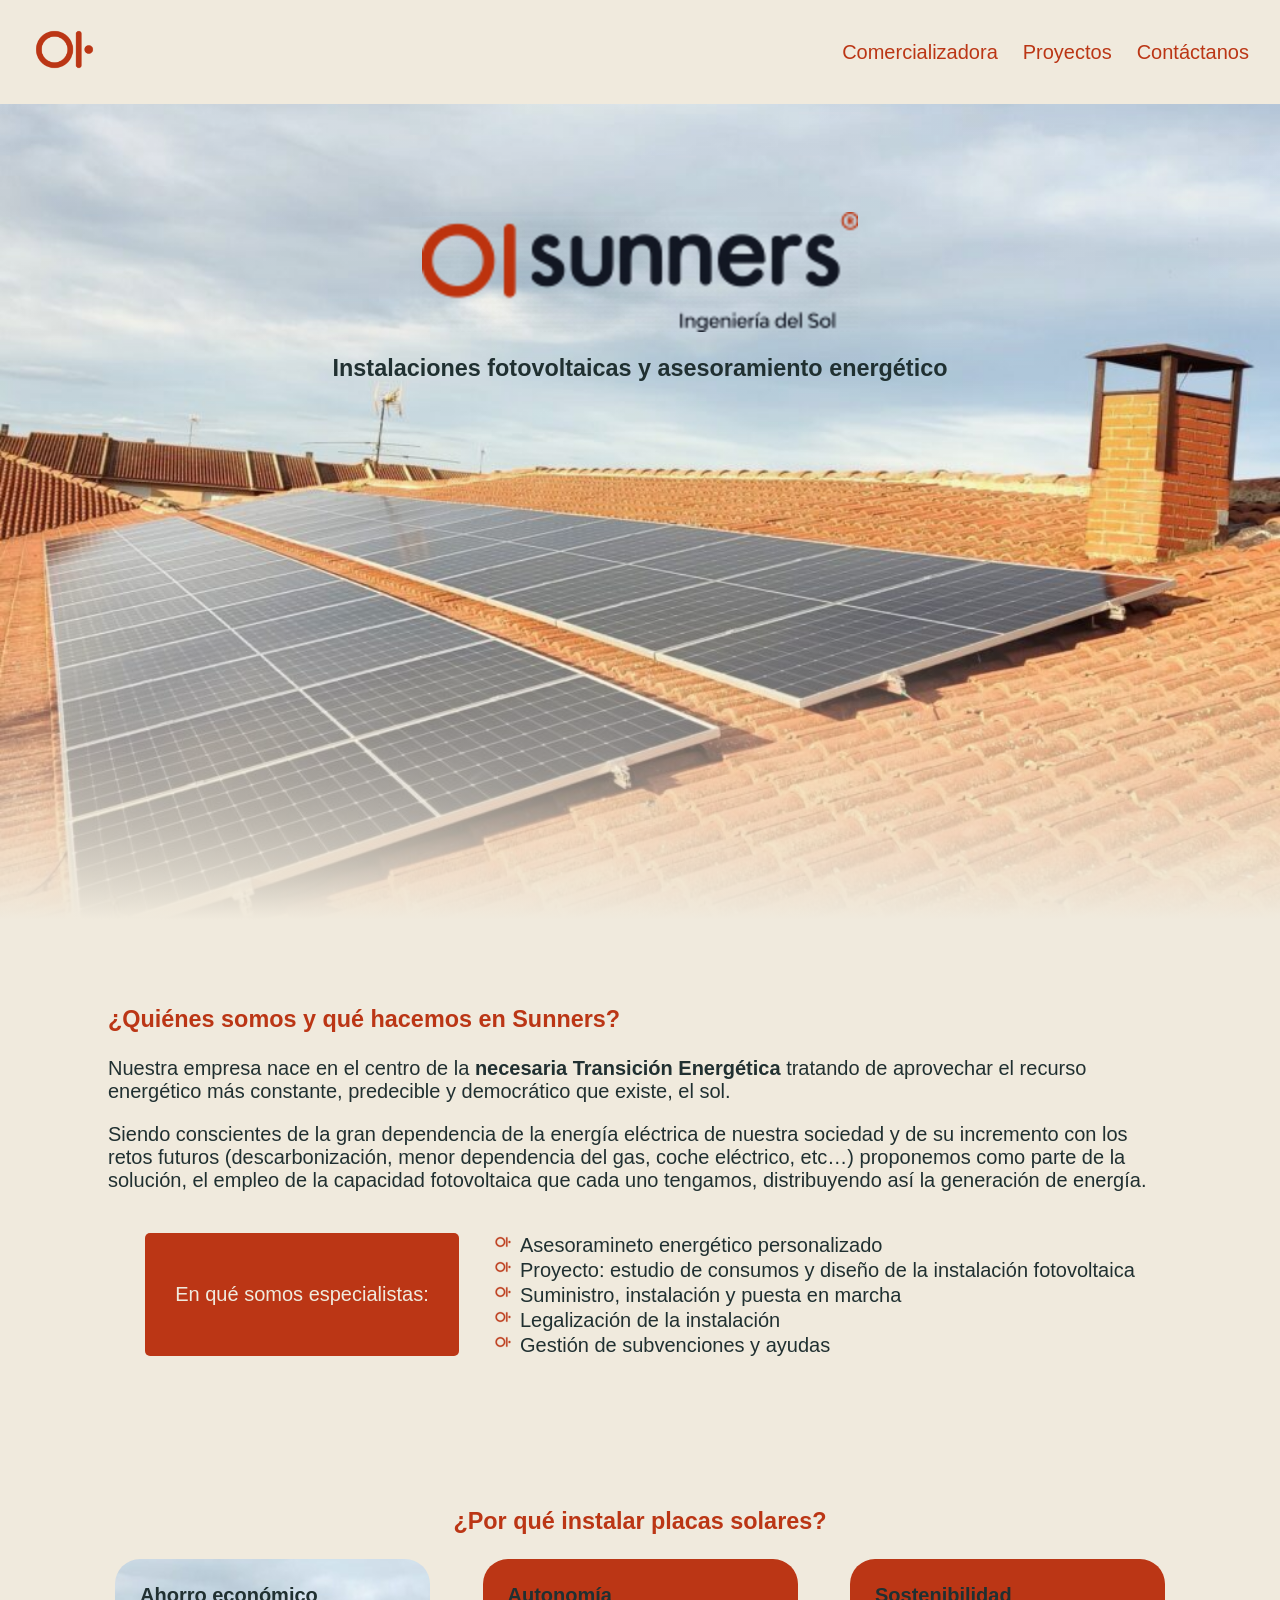
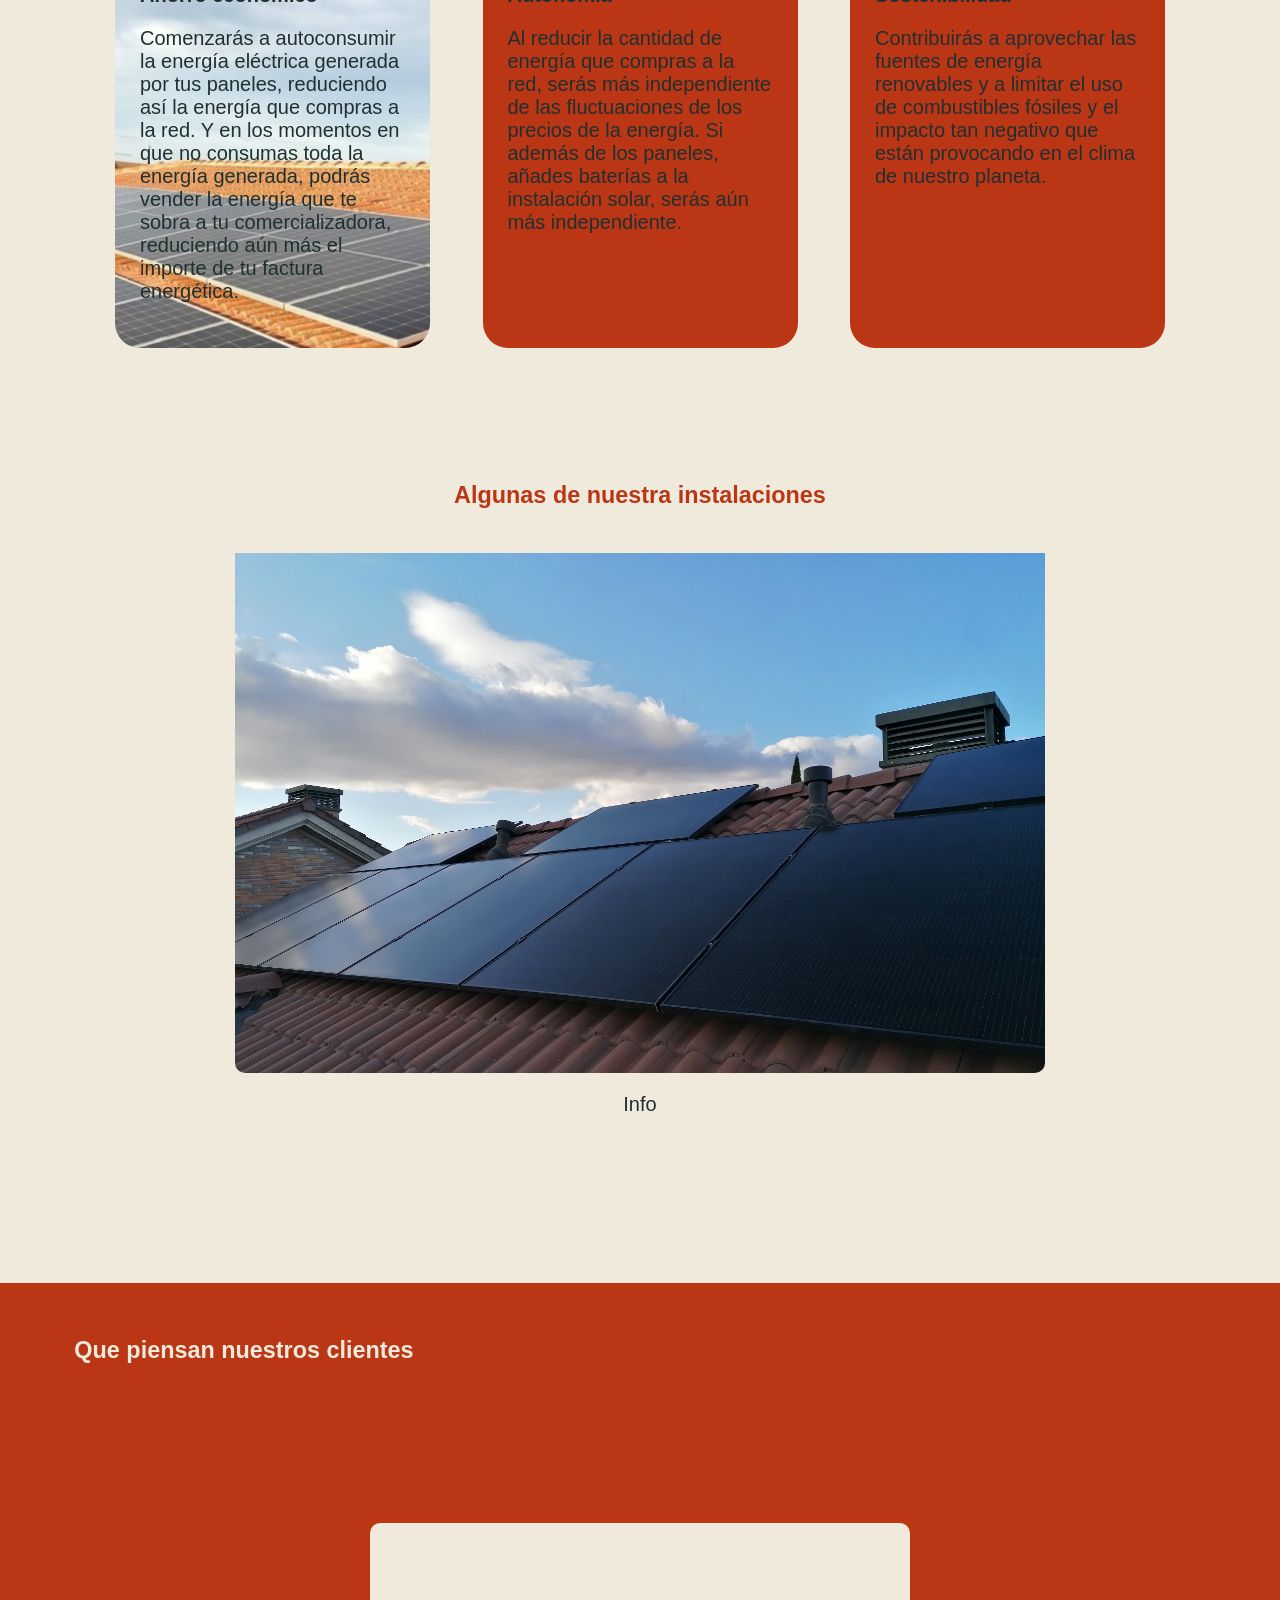
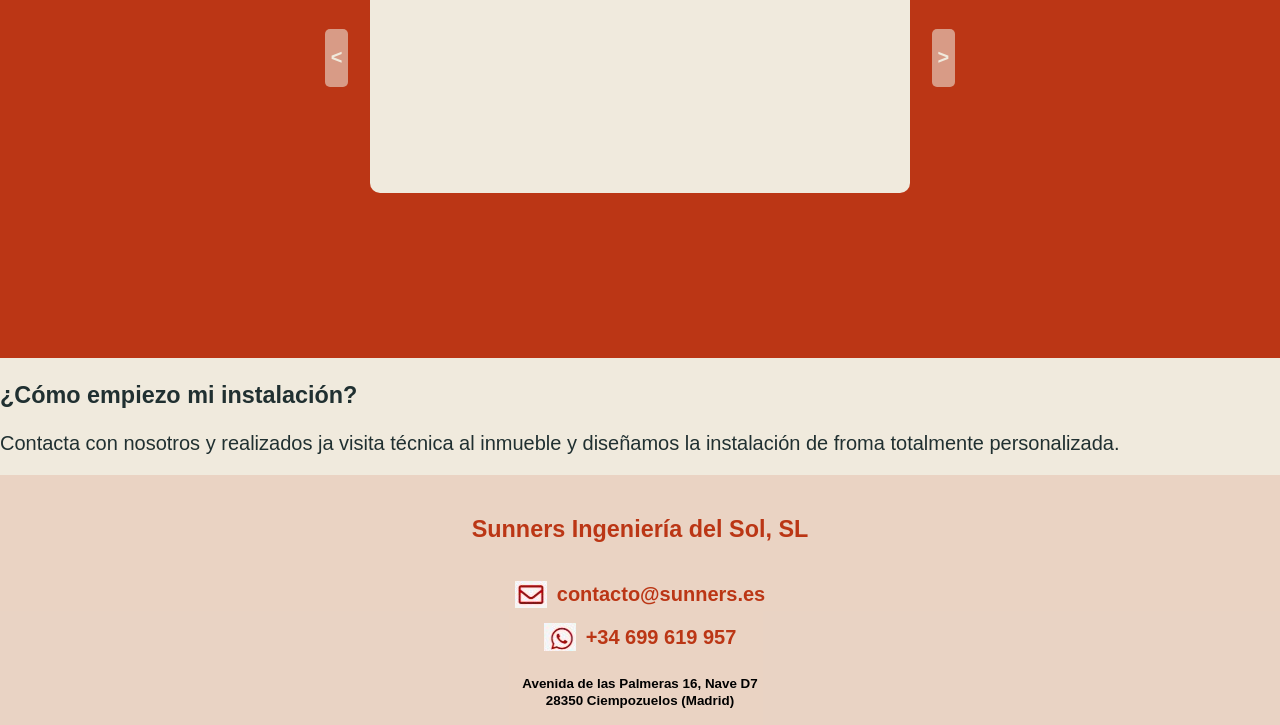
==== commit da91d787: "fin reseñas pendiente js" ====
--- a/index.html
+++ b/index.html
@@ -117,12 +117,16 @@
             <section class="section4">
                 <h3>Que piensan nuestros clientes</h3>
                 <div>
-                    <button>flecha</button>
-                   <ul>
-                        <li></li> <!--Cada una de las reseñas en cada list-->
-                        <li></li>
-                   </ul>
-                   <button>flecha</button>
+                    <!--Añadir interaxtividad a los botones para mover de izquierda a derecha-->
+                    <button><h2><</h2></button>
+                    <div class="reseñas">
+                        <ul>
+                                <li></li> <!--Cada una de las reseñas en cada list-->
+                                <li></li>
+                                <li></li>
+                        </ul>
+                    </div>
+                    <button><h2>></h2></button>
                 </div>
             </section>
 
--- a/estilado.css
+++ b/estilado.css
@@ -199,12 +199,52 @@
     display: flex;
     flex-direction: column;
     justify-content: center;
+    align-items: center;
 }
 
 .section4 h3{
-    padding-left: 12vh;
-}
-
+    padding-right: 88vh;
+}
+
+.section4 div{
+    width: 80vh;
+    height: 60vh;
+    display: flex;
+    align-items: center;
+    justify-content: center;
+    gap:3%
+}
+
+.section4 button{
+    background-color:#F0EADD90;
+    border: 0;
+    border-radius: 5px;
+    color: #F0EADD;
+}
+
+.section4 .reseñas{
+    width:60vh;
+    height: 50vh;
+    padding: 0;
+    overflow: hidden;
+    display: flex;
+    align-items: center;
+}
+
+.section4 div ul{
+    width: 300%;
+    display: flex;
+    padding: 0;
+}
+
+.section4 div ul li{
+    background-color: #F0EADD;
+    color: #203031;
+    width: 70vh;
+    height: 30vh;
+    list-style: none;
+    border-radius: 10px;
+}
 
 /*Footer*/
 footer{
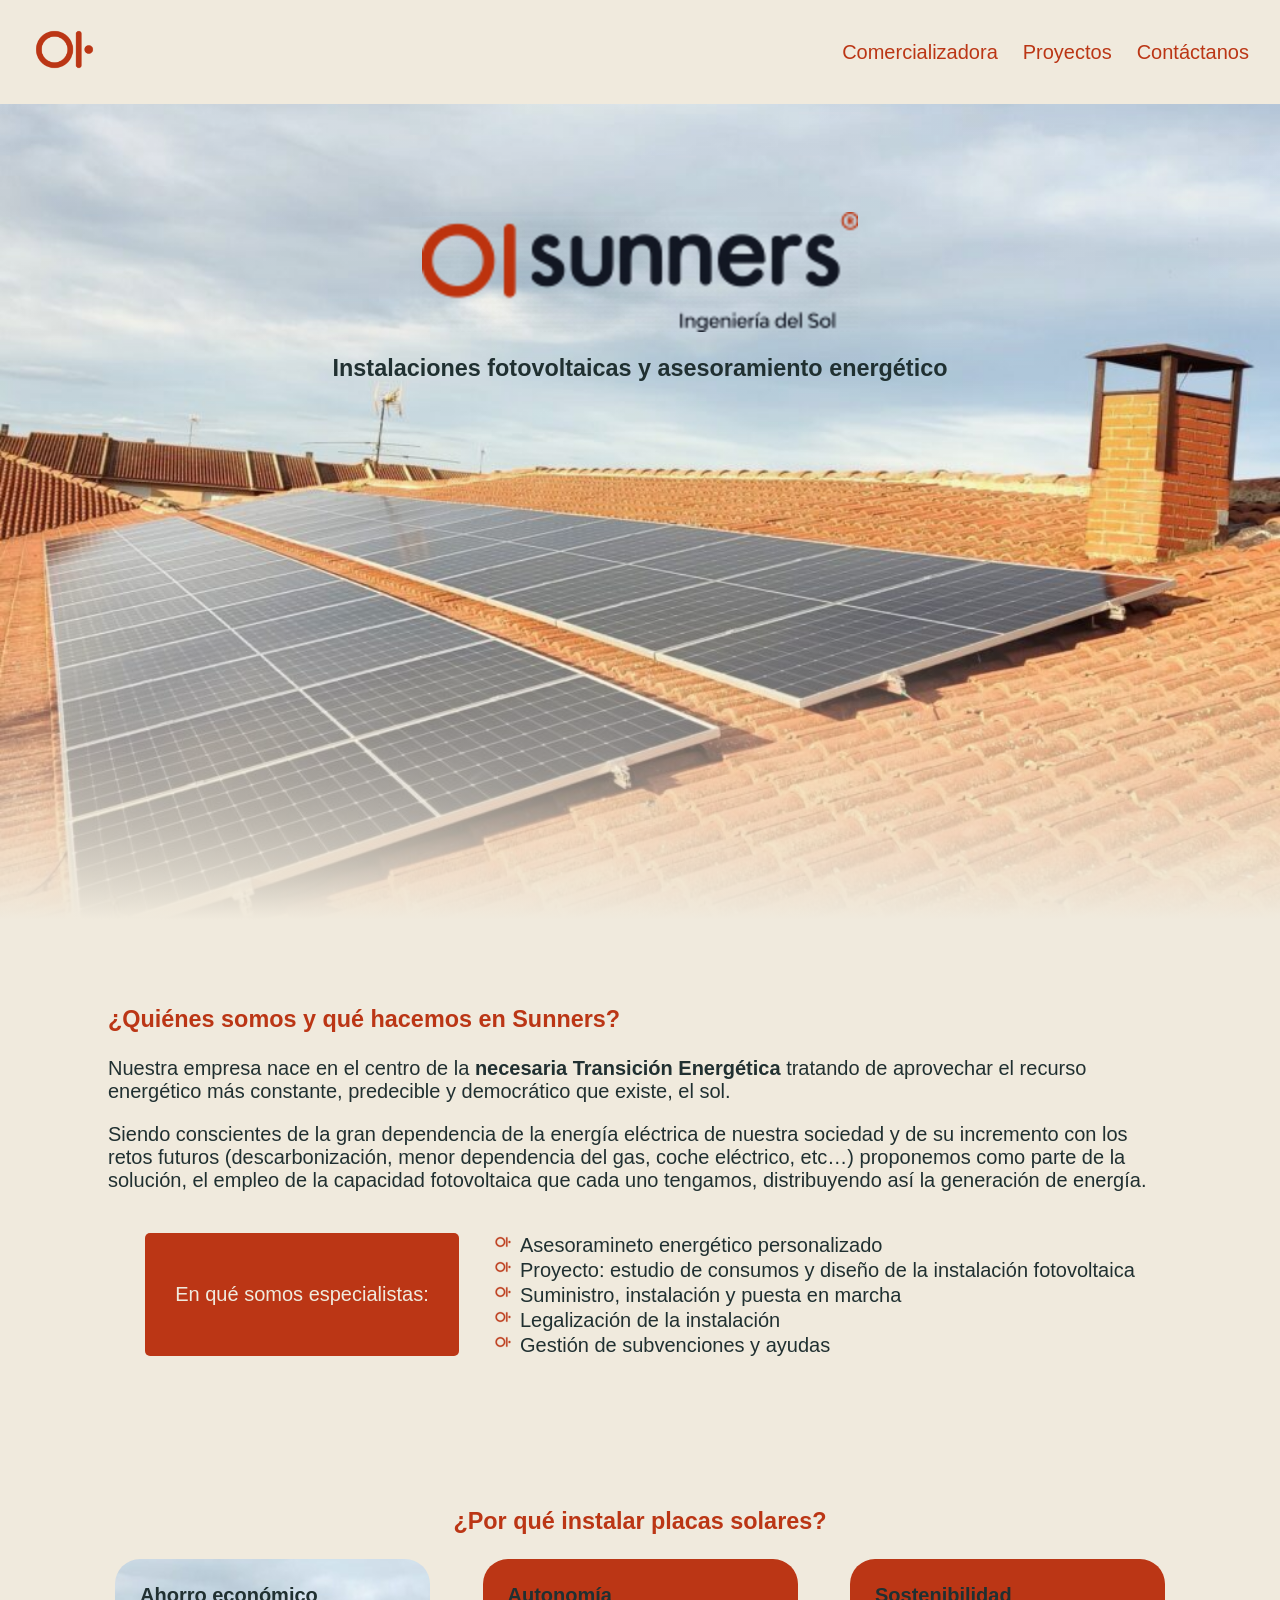
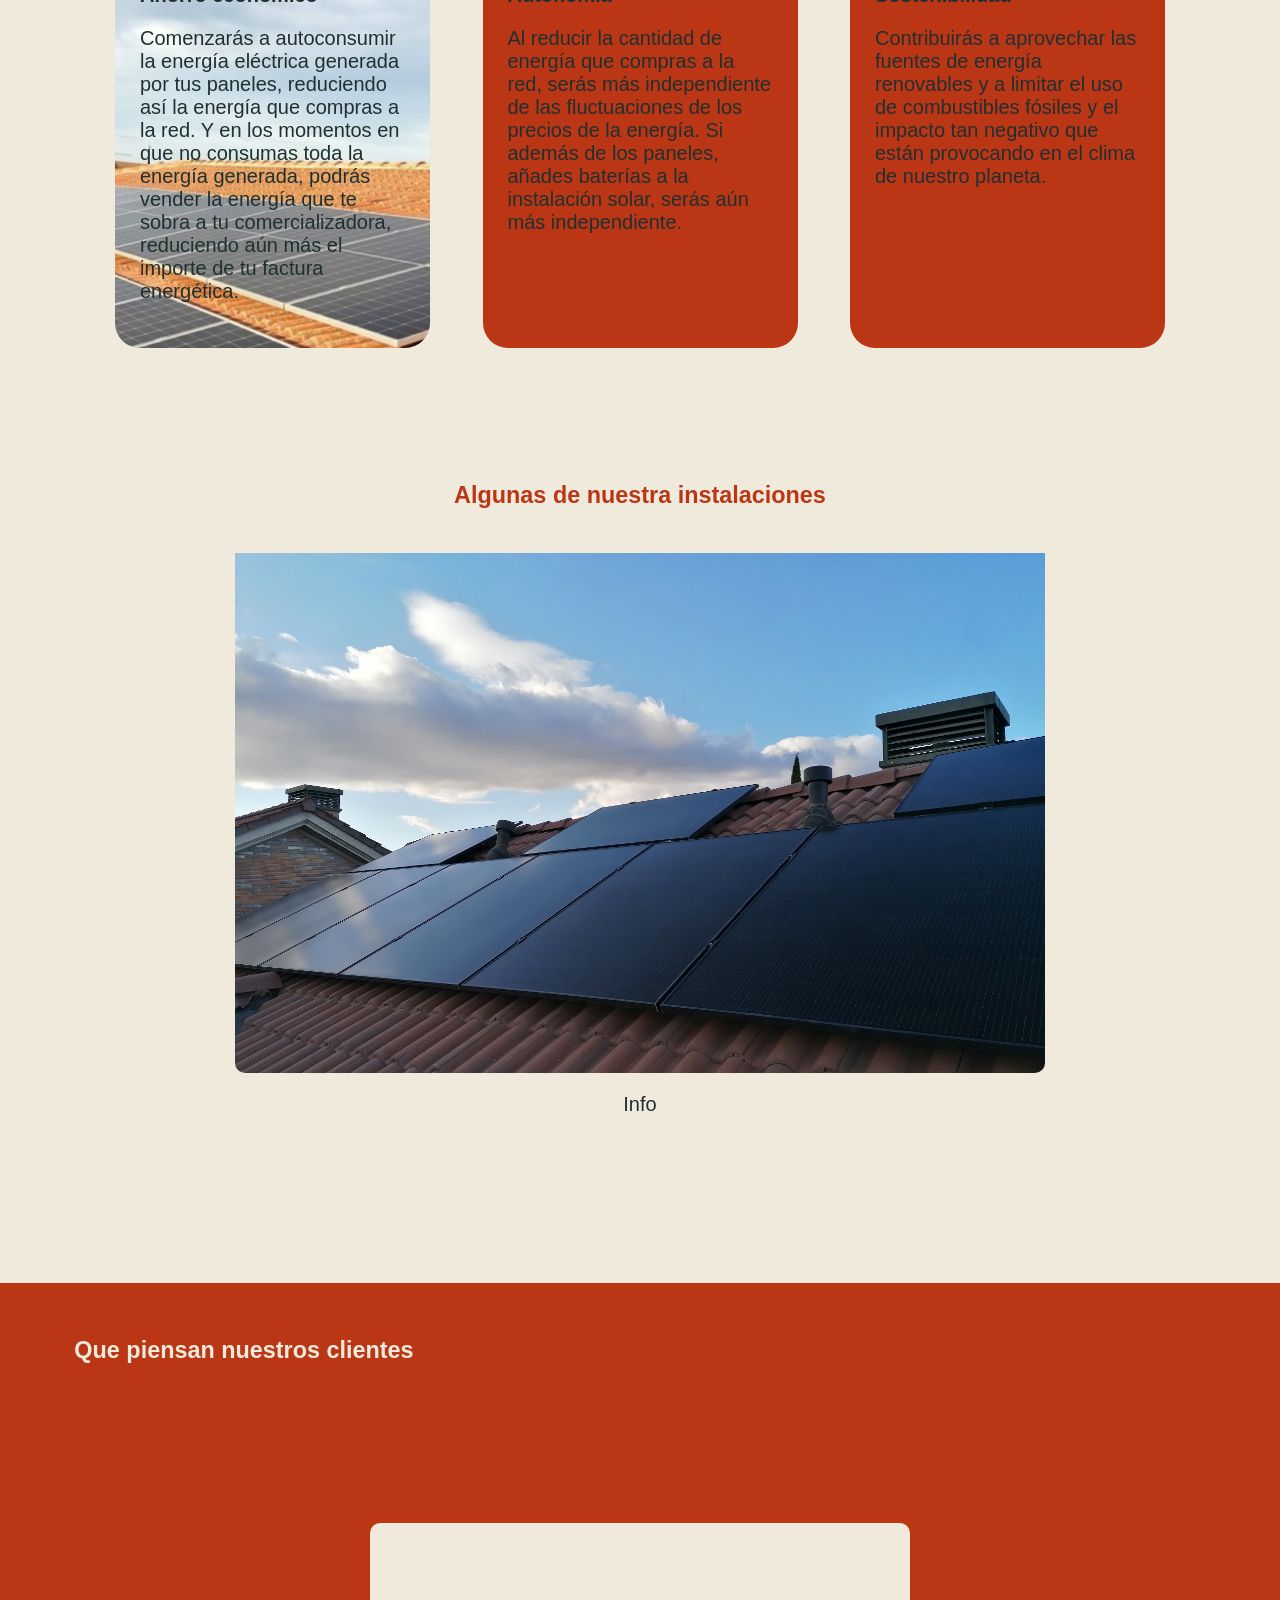
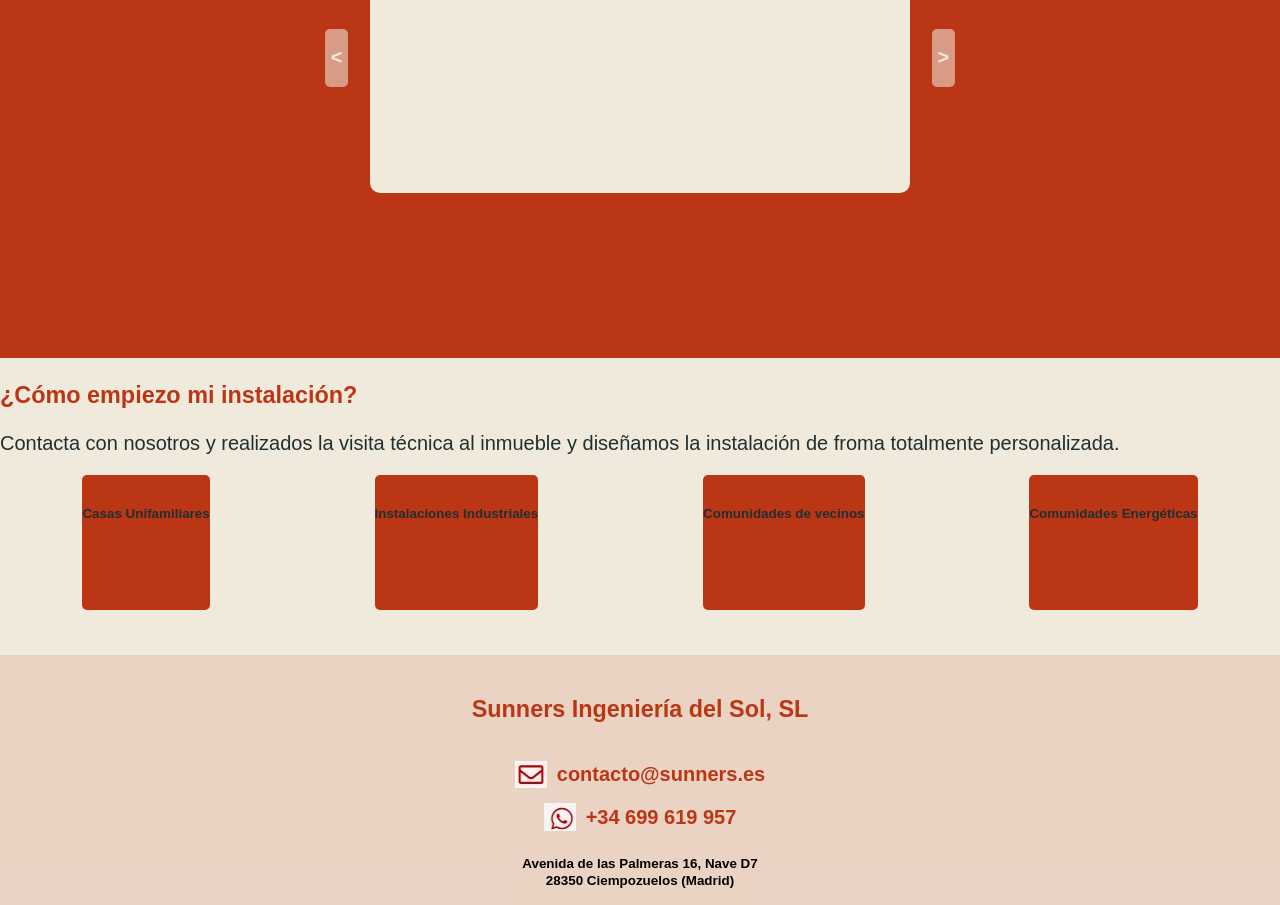
==== commit 0c2f9220: "inicio section5" ====
--- a/index.html
+++ b/index.html
@@ -24,7 +24,7 @@
                     <div>
                         <a class="link-comercializadora" href="/Sunners/Comercializadora/index.html">Comercializadora</a>
                         <a href="#projects">Proyectos</a>
-                        <a href="">Contáctanos</a>
+                        <a href="/archivos/contacto.html">Contáctanos</a>
                     </div>
                         
                     
@@ -131,9 +131,15 @@
             </section>
 
             <!--Explicación del funcionamiento de trabajo-->
-            <section>
-                <h3>¿Cómo empiezo mi instalación?</h3>
-                <p>Contacta con nosotros y realizados ja visita técnica al inmueble y diseñamos la instalación de froma totalmente personalizada.</p>
+            <section class="section5">
+                <h3 class="title">¿Cómo empiezo mi instalación?</h3>
+                <p>Contacta con nosotros y realizados la visita técnica al inmueble y diseñamos la instalación de froma totalmente personalizada.</p>
+                <div class="instalaciones">
+                    <article><h6>Casas Unifamiliares</h6></article>
+                    <article><h6>Instalaciones Industriales</h6></article>
+                    <article><h6>Comunidades de vecinos</h6></article>
+                    <article><h6>Comunidades Energéticas</h6></article>
+                </div>
             </section>
         </main>
 
--- a/estilado.css
+++ b/estilado.css
@@ -246,6 +246,24 @@
     border-radius: 10px;
 }
 
+/*Como empezar una instalacion*/
+.section5{
+    padding-bottom: 5vh;
+}
+
+.instalaciones{
+    display: flex;
+    justify-content: space-around;
+    align-items: center;
+}
+
+.instalaciones article{
+    width: auto;
+    height: 15vh;
+    border-radius: 5px;
+    background-color: #bb3615;
+}
+
 /*Footer*/
 footer{
     width: 100%;
